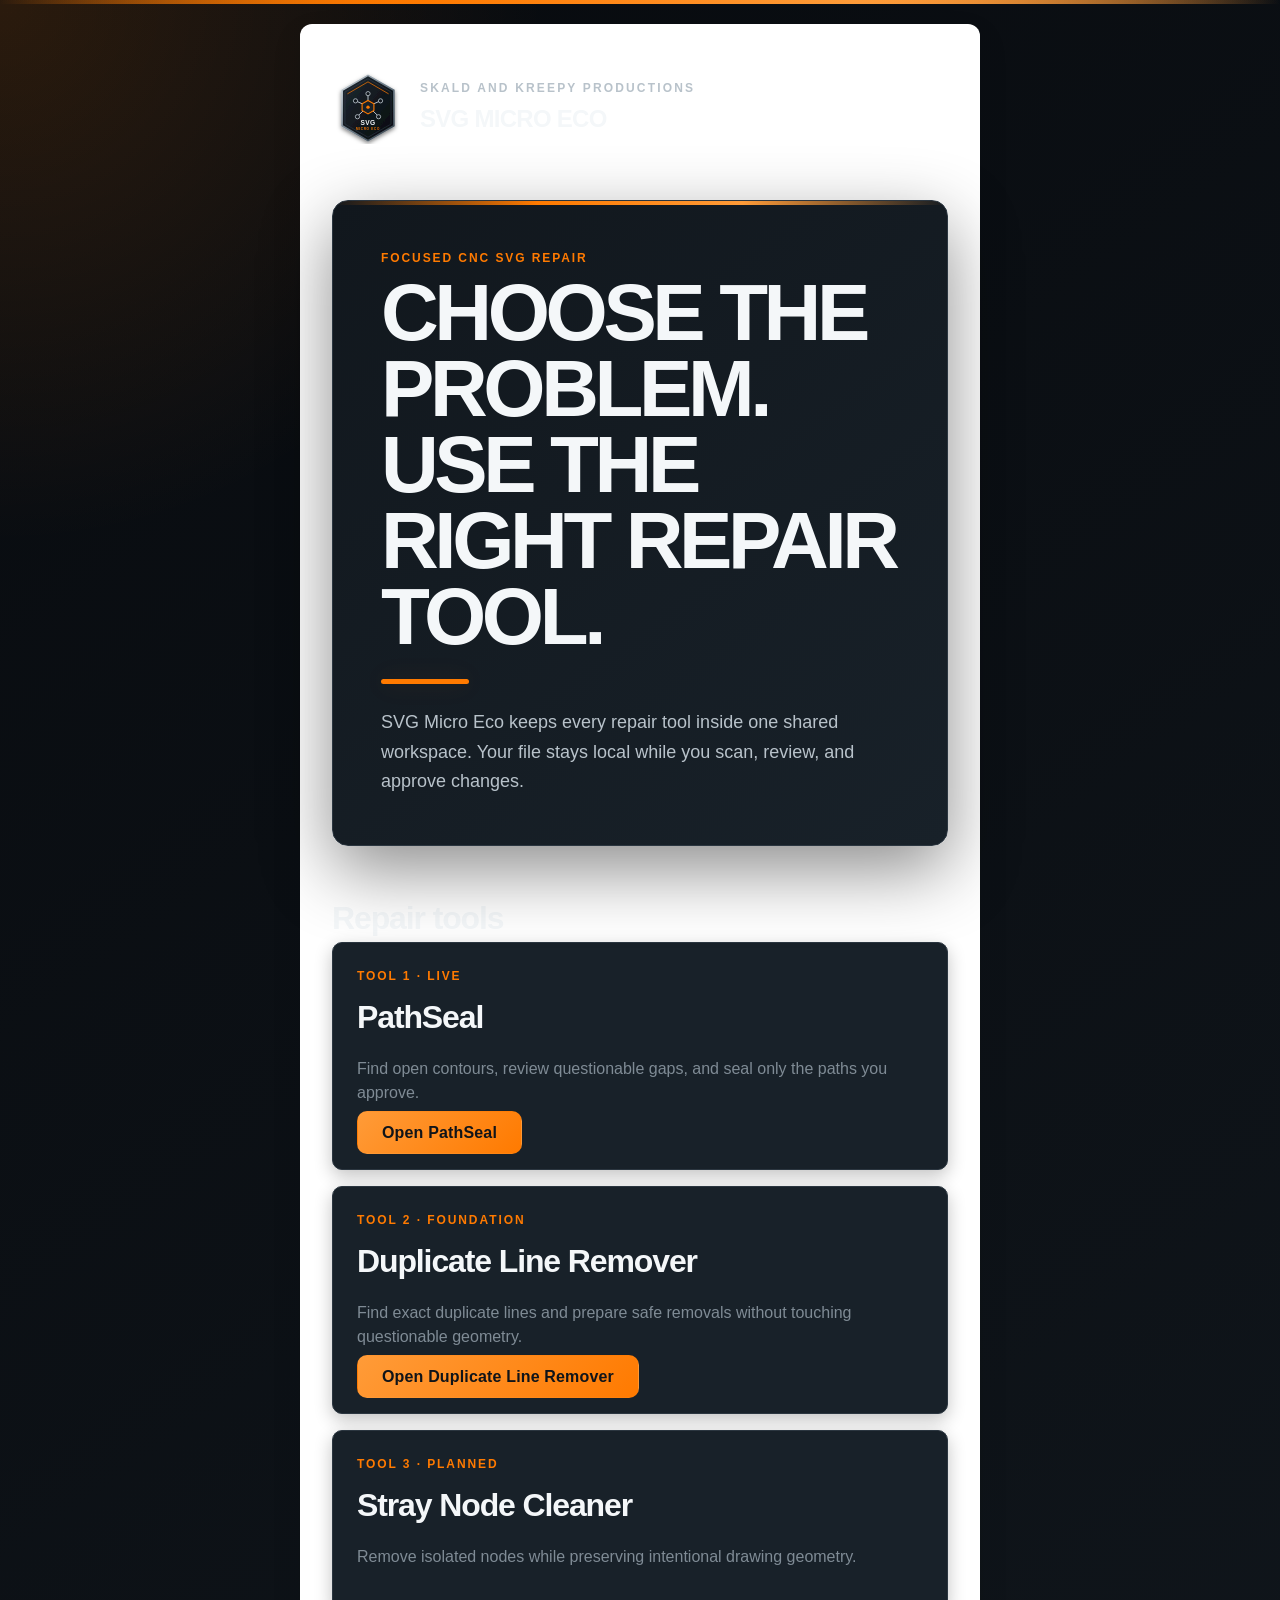
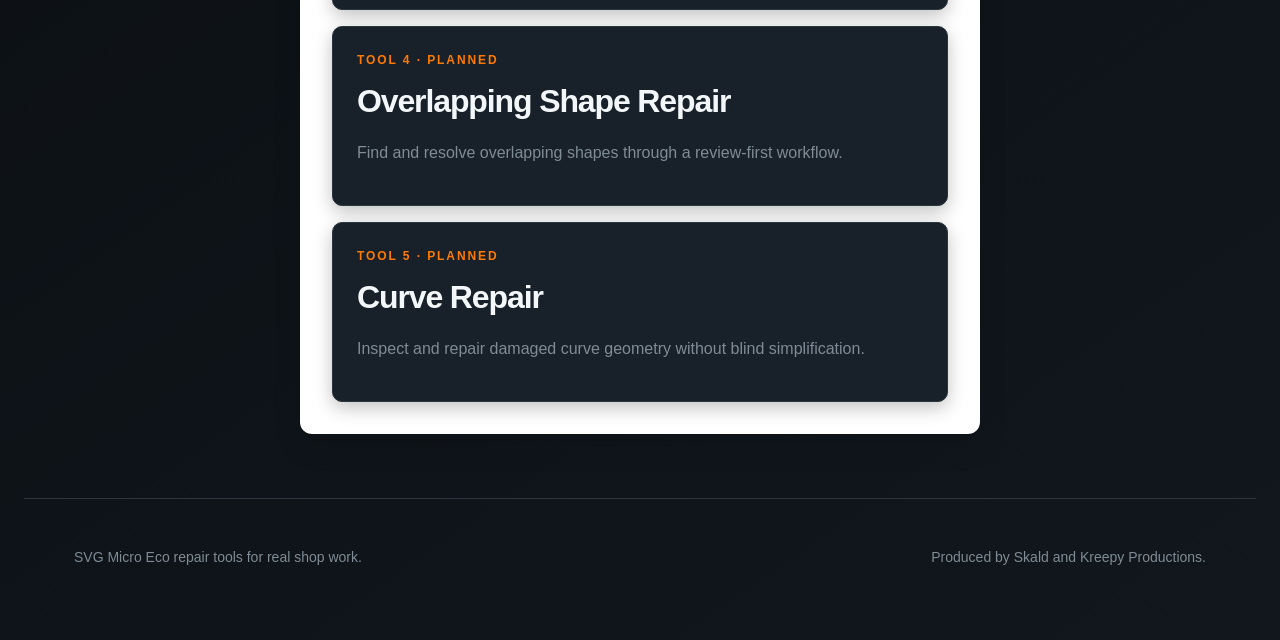
==== index.html @ 1795a063 "Make SVG Micro Eco the tool hub" ====
<!DOCTYPE html>
<html lang="en">
<head>
    <meta charset="UTF-8" />
    <meta name="viewport" content="width=device-width, initial-scale=1.0" />
    <title>SVG Micro Eco | CNC SVG Repair Tools</title>
    <link rel="icon" href="assets/svg-micro-eco-badge.svg" type="image/svg+xml" />
    <link rel="stylesheet" href="styles.css" />
    <link rel="stylesheet" href="design-system/pathseal.css" />
</head>
<body class="eco-page">
    <main class="eco-shell eco-reading-width">
        <header class="eco-header">
            <div class="eco-brand">
                <img class="eco-brand__badge" src="assets/svg-micro-eco-badge.svg" alt="SVG Micro Eco" />
                <div>
                    <p class="eco-brand__family">Skald and Kreepy Productions</p>
                    <p class="eco-brand__tool">SVG Micro Eco</p>
                </div>
            </div>
        </header>

        <section class="eco-panel eco-panel--accent">
            <p class="eco-eyebrow">Focused CNC SVG repair</p>
            <h1 class="eco-title">Choose the problem. Use the right repair tool.</h1>
            <p class="eco-subtitle">
                SVG Micro Eco keeps every repair tool inside one shared workspace.
                Your file stays local while you scan, review, and approve changes.
            </p>
        </section>

        <section class="eco-section">
            <h2 class="eco-heading">Repair tools</h2>
            <div class="eco-grid eco-grid--3">
                <article class="eco-card eco-panel--accent">
                    <p class="eco-eyebrow">Tool 1 · Live</p>
                    <h3 class="eco-heading">PathSeal</h3>
                    <p class="eco-muted">Find open contours, review questionable gaps, and seal only the paths you approve.</p>
                    <a class="eco-button pathseal-repair-button" href="pathseal.html">Open PathSeal</a>
                </article>

                <article class="eco-card eco-panel--accent">
                    <p class="eco-eyebrow">Tool 2 · Foundation</p>
                    <h3 class="eco-heading">Duplicate Line Remover</h3>
                    <p class="eco-muted">Find exact duplicate lines and prepare safe removals without touching questionable geometry.</p>
                    <a class="eco-button pathseal-repair-button" href="duplicate-geometry.html">Open Duplicate Line Remover</a>
                </article>

                <article class="eco-card">
                    <p class="eco-eyebrow">Tool 3 · Planned</p>
                    <h3 class="eco-heading">Stray Node Cleaner</h3>
                    <p class="eco-muted">Remove isolated nodes while preserving intentional drawing geometry.</p>
                </article>

                <article class="eco-card">
                    <p class="eco-eyebrow">Tool 4 · Planned</p>
                    <h3 class="eco-heading">Overlapping Shape Repair</h3>
                    <p class="eco-muted">Find and resolve overlapping shapes through a review-first workflow.</p>
                </article>

                <article class="eco-card">
                    <p class="eco-eyebrow">Tool 5 · Planned</p>
                    <h3 class="eco-heading">Curve Repair</h3>
                    <p class="eco-muted">Inspect and repair damaged curve geometry without blind simplification.</p>
                </article>
            </div>
        </section>
    </main>

    <footer class="eco-footer">
        <div class="eco-shell">
            <p>SVG Micro Eco repair tools for real shop work.</p>
            <p>Produced by Skald and Kreepy Productions.</p>
        </div>
    </footer>
</body>
</html>
---- styles.css ----
* {
    box-sizing: border-box;
}

body {
    margin: 0;
    font-family: Arial, sans-serif;
    background-color: #f4f6f8;
    color: #1f2933;
}

main {
    width: min(720px, calc(100% - 32px));
    margin: 64px auto;
    padding: 32px;
    background-color: white;
    border-radius: 12px;
    box-shadow: 0 12px 30px rgba(0, 0, 0, 0.1);
}

h1 {
    margin-top: 0;
    margin-bottom: 12px;
}

main>p {
    margin-top: 0;
    margin-bottom: 28px;
    line-height: 1.5;
    color: #52606d;
}

section {
    margin-top: 24px;
}

label {
    display: block;
    margin-bottom: 10px;
    font-weight: 700;
}

input[type="file"] {
    width: 100%;
    padding: 14px;
    border: 2px dashed #9aa5b1;
    border-radius: 10px;
    background-color: #f8fafc;
    cursor: pointer;
}

button {
    margin-top: 16px;
    margin-right: 10px;
    padding: 12px 18px;
    border: 0;
    border-radius: 8px;
    font-size: 1rem;
    font-weight: 700;
    cursor: pointer;
}

button:disabled {
    cursor: not-allowed;
    opacity: 0.45;
}

#fix-button {
    background-color: #2563eb;
    color: white;
}

#download-button {
    background-color: #15803d;
    color: white;
}

button:not(:disabled):hover {
    transform: translateY(-1px);
}

#repair-summary {
    display: grid;
    grid-template-columns: repeat(2, 1fr);
    gap: 12px;
    margin: 20px 0 4px;
}

#repair-summary div {
    padding: 14px;
    background-color: #f1f5f9;
    border-radius: 8px;
}

#repair-summary dt {
    color: #52606d;
    font-size: 0.9rem;
}

#repair-summary dd {
    margin: 6px 0 0;
    font-size: 1.5rem;
    font-weight: 700;
}

@media (max-width: 520px) {
    main {
        margin: 24px auto;
        padding: 22px;
    }

    #repair-summary {
        grid-template-columns: 1fr;
    }

    button {
        width: 100%;
        margin-right: 0;
    }
}

#open-paths-card {
    background-color: #e2e8f0;
    box-shadow: 0 4px 0 #94a3b8;
    cursor: pointer;
    transition:
        transform 0.1s ease,
        box-shadow 0.1s ease;
}

#open-paths-card:hover {
    background-color: #cbd5e1;
}

#open-paths-card:active {
    transform: translateY(3px);
    box-shadow: 0 1px 0 #94a3b8;
}

#open-paths-card:focus-visible {
    outline: 3px solid #2563eb;
    outline-offset: 3px;
}

#svg-preview {
    width: 100%;
    height: 420px;
    margin: 18px 0;
    overflow: hidden;
    border: 2px solid #cbd5e1;
    border-radius: 10px;
    background-color: white;
    touch-action: none;
    user-select: none;
}

#svg-preview .preview-svg {
    display: block;
    width: 100%;
    height: 100%;
}

#svg-preview .preview-svg :is(path,
    line,
    polyline,
    polygon,
    circle,
    ellipse,
    rect) {
    vector-effect: non-scaling-stroke !important;
    stroke-width: 1.5px !important;
}

#svg-preview .review-selected {
    stroke: #f59e0b !important;
    stroke-width: 3px !important;
}

#svg-preview .gap-bridge {
    stroke: #f59e0b !important;
    stroke-width: 2.5px !important;
    stroke-dasharray: 7 5;
    vector-effect: non-scaling-stroke;
    pointer-events: none;
}

.preview-controls {
    display: grid;
    grid-template-columns: 56px minmax(120px, 1fr) 56px;
    gap: 10px;
    max-width: 320px;
    margin: -6px auto 20px;
}

.preview-control-button,
.preview-fit-button {
    min-height: 52px;
    border: 2px solid #94a3b8;
    border-radius: 10px;
    background: #f8fafc;
    color: #0f172a;
    font-weight: 800;
}

.preview-control-button {
    padding: 0;
    font-size: 2rem;
    line-height: 1;
}

.preview-fit-button {
    font-size: 1rem;
}

.preview-control-button:active,
.preview-fit-button:active {
    transform: translateY(2px);
    background: #e2e8f0;
}
---- design-system/pathseal.css ----
@import url("./base.css");

/* ========================================
   PATHSEAL TOOL IDENTITY
   ======================================== */

:root {
    --tool-accent: #ff7a00;
    --tool-accent-bright: #ff9b38;
    --tool-accent-dark: #b84e00;
    --tool-accent-soft: rgba(255, 122, 0, 0.14);
}

/* Proposed and selected closures */

#svg-preview .review-selected {
    stroke: var(--tool-accent) !important;
    stroke-width: 3px !important;
    filter: drop-shadow(0 0 3px rgba(255, 122, 0, 0.75));
}

#svg-preview .gap-bridge {
    stroke: var(--tool-accent) !important;
    stroke-width: 2.5px !important;
    stroke-dasharray: 7 5;
    vector-effect: non-scaling-stroke;
    pointer-events: none;
}

/* PathSeal repair action */

.pathseal-repair-button {
    color: var(--text-on-accent);
    background:
        linear-gradient(135deg,
            var(--tool-accent-bright),
            var(--tool-accent));
}

/* PathSeal badge treatment */

.pathseal-badge {
    filter:
        drop-shadow(0 12px 20px rgba(0, 0, 0, 0.45)) drop-shadow(0 0 12px var(--tool-accent-soft));
}

/* Bridge the original MVP dashboard into the shared chassis */

#repair-summary>div {
    padding: var(--space-4);
    color: var(--text-primary);
    background: var(--surface-raised);
    border: 1px solid var(--border-subtle);
    border-radius: var(--radius-md);
}

#repair-summary>div>div {
    padding: var(--space-4) 0 0;
    background: transparent;
    border: 0;
}

#repair-summary dt {
    color: var(--text-muted);
}

#repair-summary dd {
    color: var(--text-primary);
}

#open-paths-card {
    background:
        linear-gradient(145deg,
            var(--tool-accent-soft),
            var(--surface-raised)) !important;
    border-color: var(--tool-accent) !important;
    box-shadow: var(--shadow-accent);
}

.pathseal-hero-title {
    max-width: 900px;
    font-size: clamp(2rem, 4vw, 3.75rem);
    line-height: 1.05;
}

/* PathSeal landing and sales section */

.pathseal-sales {
    padding: var(--space-8) var(--space-5);
    background:
        linear-gradient(180deg,
            var(--surface-page) 0%,
            var(--surface-raised) 100%);
    border-top: 1px solid var(--border-subtle);
}

.pathseal-sales .eco-reading-width {
    max-width: 1100px;
}

.pathseal-sales .eco-title {
    max-width: 820px;
    font-size: clamp(2.35rem, 5vw, 4.5rem);
    line-height: 1.02;
}

.pathseal-benefits {
    grid-template-columns: repeat(3, minmax(0, 1fr));
    margin-top: var(--space-7);
}

.pathseal-benefits .eco-card {
    height: 100%;
}

.pathseal-benefits .eco-heading {
    margin-top: 0;
    color: var(--text-primary);
}

.pathseal-offer {
    display: flex;
    gap: var(--space-6);
    align-items: center;
    justify-content: space-between;
    margin-top: var(--space-8);
    padding: var(--space-7);
}

.pathseal-offer .eco-button {
    flex: 0 0 auto;
    margin: 0;
    text-decoration: none;
}

.eco-footer .eco-shell {
    display: flex;
    gap: var(--space-4);
    justify-content: space-between;
    padding: var(--space-5);
}

.eco-footer p {
    margin: 0;
}

@media (max-width: 720px) {

    .pathseal-offer,
    .eco-footer .eco-shell {
        align-items: stretch;
        flex-direction: column;

        .pathseal-benefits {
            grid-template-columns: 1fr;
        }
    }

    .pathseal-offer .eco-button {
        width: 100%;
        text-align: center;
    }
}

.pathseal-price {
    display: flex;
    gap: var(--space-2);
    align-items: baseline;
    margin: var(--space-4) 0;
}

.pathseal-price__amount {
    color: var(--text-primary);
    font-size: clamp(2.25rem, 5vw, 3.75rem);
    font-weight: 850;
    line-height: 1;
}

.pathseal-price__period {
    color: var(--text-muted);
    font-size: var(--text-lg);
    font-weight: 650;
}
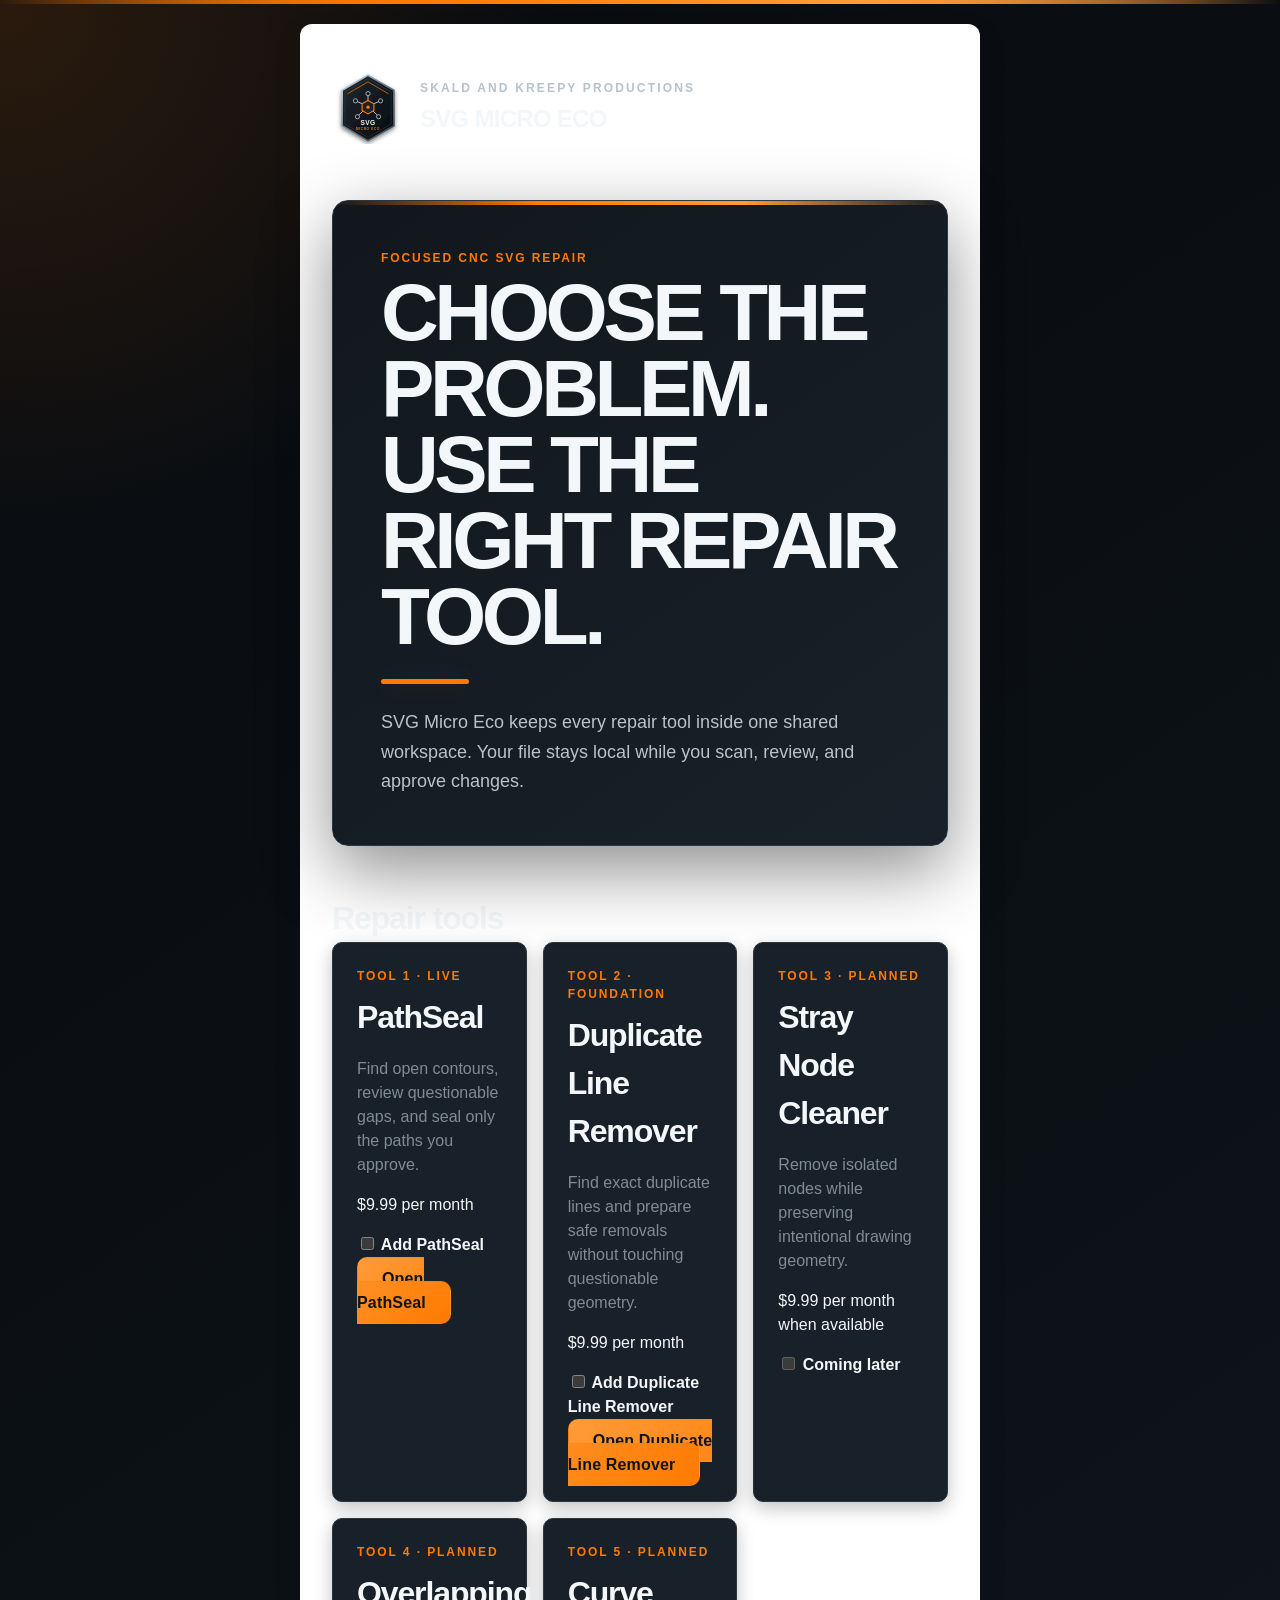
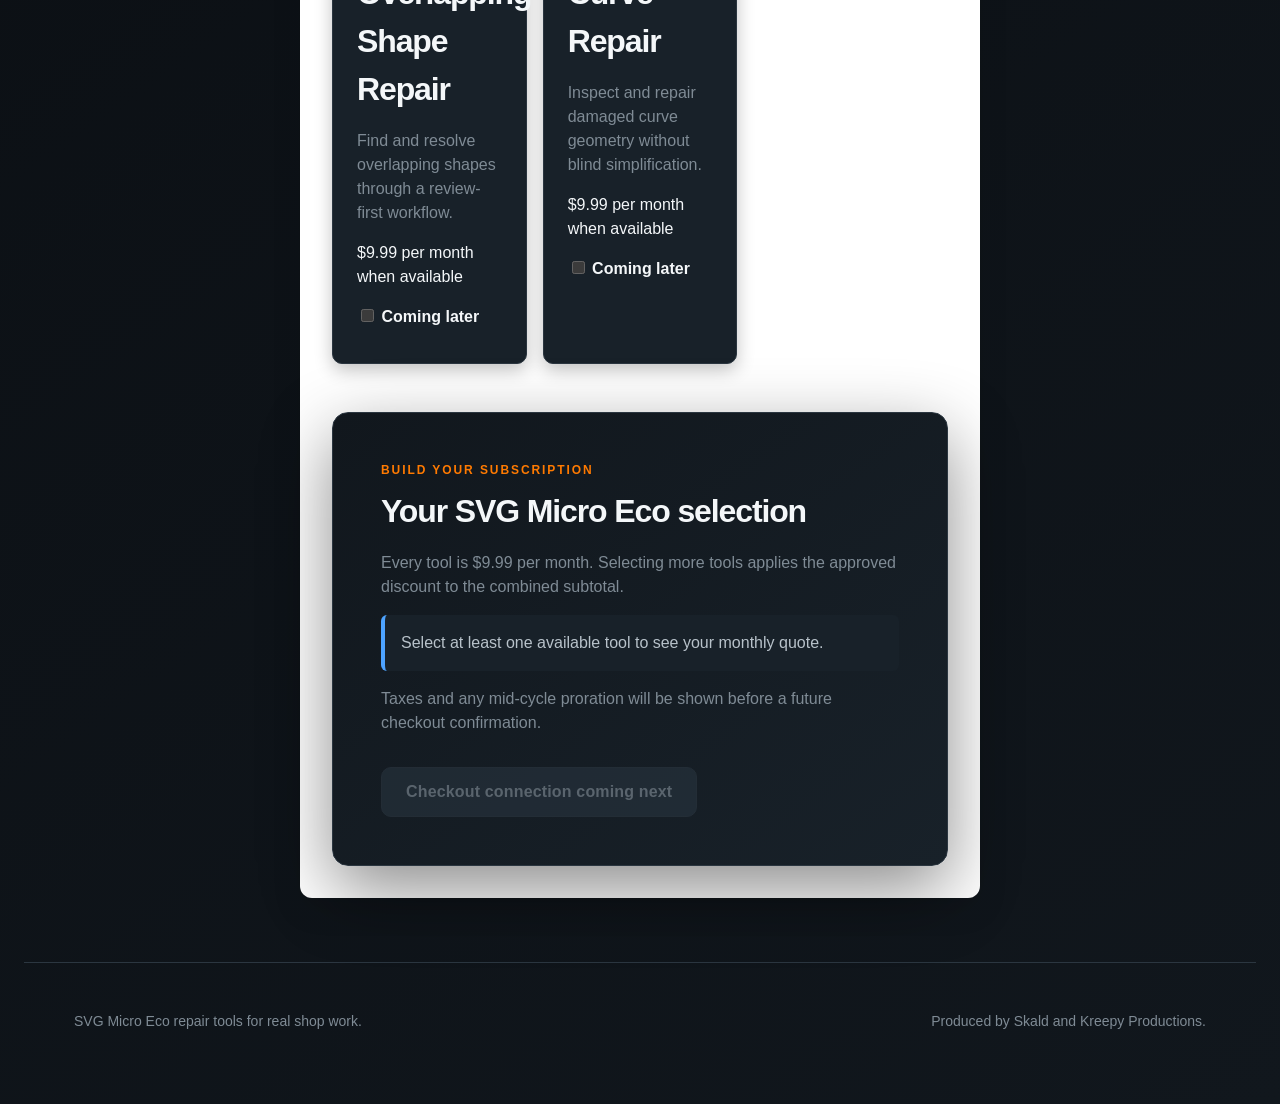
==== commit 1cf9d280: "Add SVG subscription selector and live quotes" ====
--- a/index.html
+++ b/index.html
@@ -7,6 +7,7 @@
     <link rel="icon" href="assets/svg-micro-eco-badge.svg" type="image/svg+xml" />
     <link rel="stylesheet" href="styles.css" />
     <link rel="stylesheet" href="design-system/pathseal.css" />
+    <link rel="stylesheet" href="design-system/ecosystem.css" />
 </head>
 <body class="eco-page">
     <main class="eco-shell eco-reading-width">
@@ -31,11 +32,16 @@
 
         <section class="eco-section">
             <h2 class="eco-heading">Repair tools</h2>
-            <div class="eco-grid eco-grid--3">
+            <div class="eco-grid eco-grid--three">
                 <article class="eco-card eco-panel--accent">
                     <p class="eco-eyebrow">Tool 1 · Live</p>
                     <h3 class="eco-heading">PathSeal</h3>
                     <p class="eco-muted">Find open contours, review questionable gaps, and seal only the paths you approve.</p>
+                    <p class="ecosystem-tool-price">$9.99 <span>per month</span></p>
+                    <label class="ecosystem-tool-choice" for="select-pathseal">
+                        <input id="select-pathseal" type="checkbox" value="pathseal" />
+                        Add PathSeal
+                    </label>
                     <a class="eco-button pathseal-repair-button" href="pathseal.html">Open PathSeal</a>
                 </article>
 
@@ -43,6 +49,11 @@
                     <p class="eco-eyebrow">Tool 2 · Foundation</p>
                     <h3 class="eco-heading">Duplicate Line Remover</h3>
                     <p class="eco-muted">Find exact duplicate lines and prepare safe removals without touching questionable geometry.</p>
+                    <p class="ecosystem-tool-price">$9.99 <span>per month</span></p>
+                    <label class="ecosystem-tool-choice" for="select-duplicate-geometry">
+                        <input id="select-duplicate-geometry" type="checkbox" value="duplicate_geometry" />
+                        Add Duplicate Line Remover
+                    </label>
                     <a class="eco-button pathseal-repair-button" href="duplicate-geometry.html">Open Duplicate Line Remover</a>
                 </article>
 
@@ -50,20 +61,53 @@
                     <p class="eco-eyebrow">Tool 3 · Planned</p>
                     <h3 class="eco-heading">Stray Node Cleaner</h3>
                     <p class="eco-muted">Remove isolated nodes while preserving intentional drawing geometry.</p>
+                    <p class="ecosystem-tool-price">$9.99 <span>per month when available</span></p>
+                    <label class="ecosystem-tool-choice ecosystem-tool-choice--disabled">
+                        <input type="checkbox" disabled /> Coming later
+                    </label>
                 </article>
 
                 <article class="eco-card">
                     <p class="eco-eyebrow">Tool 4 · Planned</p>
                     <h3 class="eco-heading">Overlapping Shape Repair</h3>
                     <p class="eco-muted">Find and resolve overlapping shapes through a review-first workflow.</p>
+                    <p class="ecosystem-tool-price">$9.99 <span>per month when available</span></p>
+                    <label class="ecosystem-tool-choice ecosystem-tool-choice--disabled">
+                        <input type="checkbox" disabled /> Coming later
+                    </label>
                 </article>
 
                 <article class="eco-card">
                     <p class="eco-eyebrow">Tool 5 · Planned</p>
                     <h3 class="eco-heading">Curve Repair</h3>
                     <p class="eco-muted">Inspect and repair damaged curve geometry without blind simplification.</p>
+                    <p class="ecosystem-tool-price">$9.99 <span>per month when available</span></p>
+                    <label class="ecosystem-tool-choice ecosystem-tool-choice--disabled">
+                        <input type="checkbox" disabled /> Coming later
+                    </label>
                 </article>
             </div>
+        </section>
+
+        <section class="eco-section eco-panel ecosystem-quote" aria-labelledby="subscription-heading">
+            <p class="eco-eyebrow">Build your subscription</p>
+            <h2 id="subscription-heading" class="eco-heading">Your SVG Micro Eco selection</h2>
+            <p class="eco-muted">
+                Every tool is $9.99 per month. Selecting more tools applies the
+                approved discount to the combined subtotal.
+            </p>
+            <p id="subscription-status" class="eco-status" aria-live="polite">
+                Select at least one available tool to see your monthly quote.
+            </p>
+            <dl id="subscription-quote" class="ecosystem-quote-grid" hidden>
+                <div><dt>Tools selected</dt><dd id="quote-tool-count">0</dd></div>
+                <div><dt>Subtotal</dt><dd id="quote-subtotal">$0.00</dd></div>
+                <div><dt>Multi-tool discount</dt><dd id="quote-discount">$0.00</dd></div>
+                <div><dt>Monthly total before tax</dt><dd id="quote-total">$0.00</dd></div>
+            </dl>
+            <ul id="quote-line-items" class="ecosystem-line-items"></ul>
+            <p class="eco-muted">Taxes and any mid-cycle proration will be shown before a future checkout confirmation.</p>
+            <button class="eco-button" type="button" disabled>Checkout connection coming next</button>
         </section>
     </main>
 
@@ -73,5 +117,6 @@
             <p>Produced by Skald and Kreepy Productions.</p>
         </div>
     </footer>
+    <script type="module" src="ecosystem.js?v=selector-20260820"></script>
 </body>
 </html>
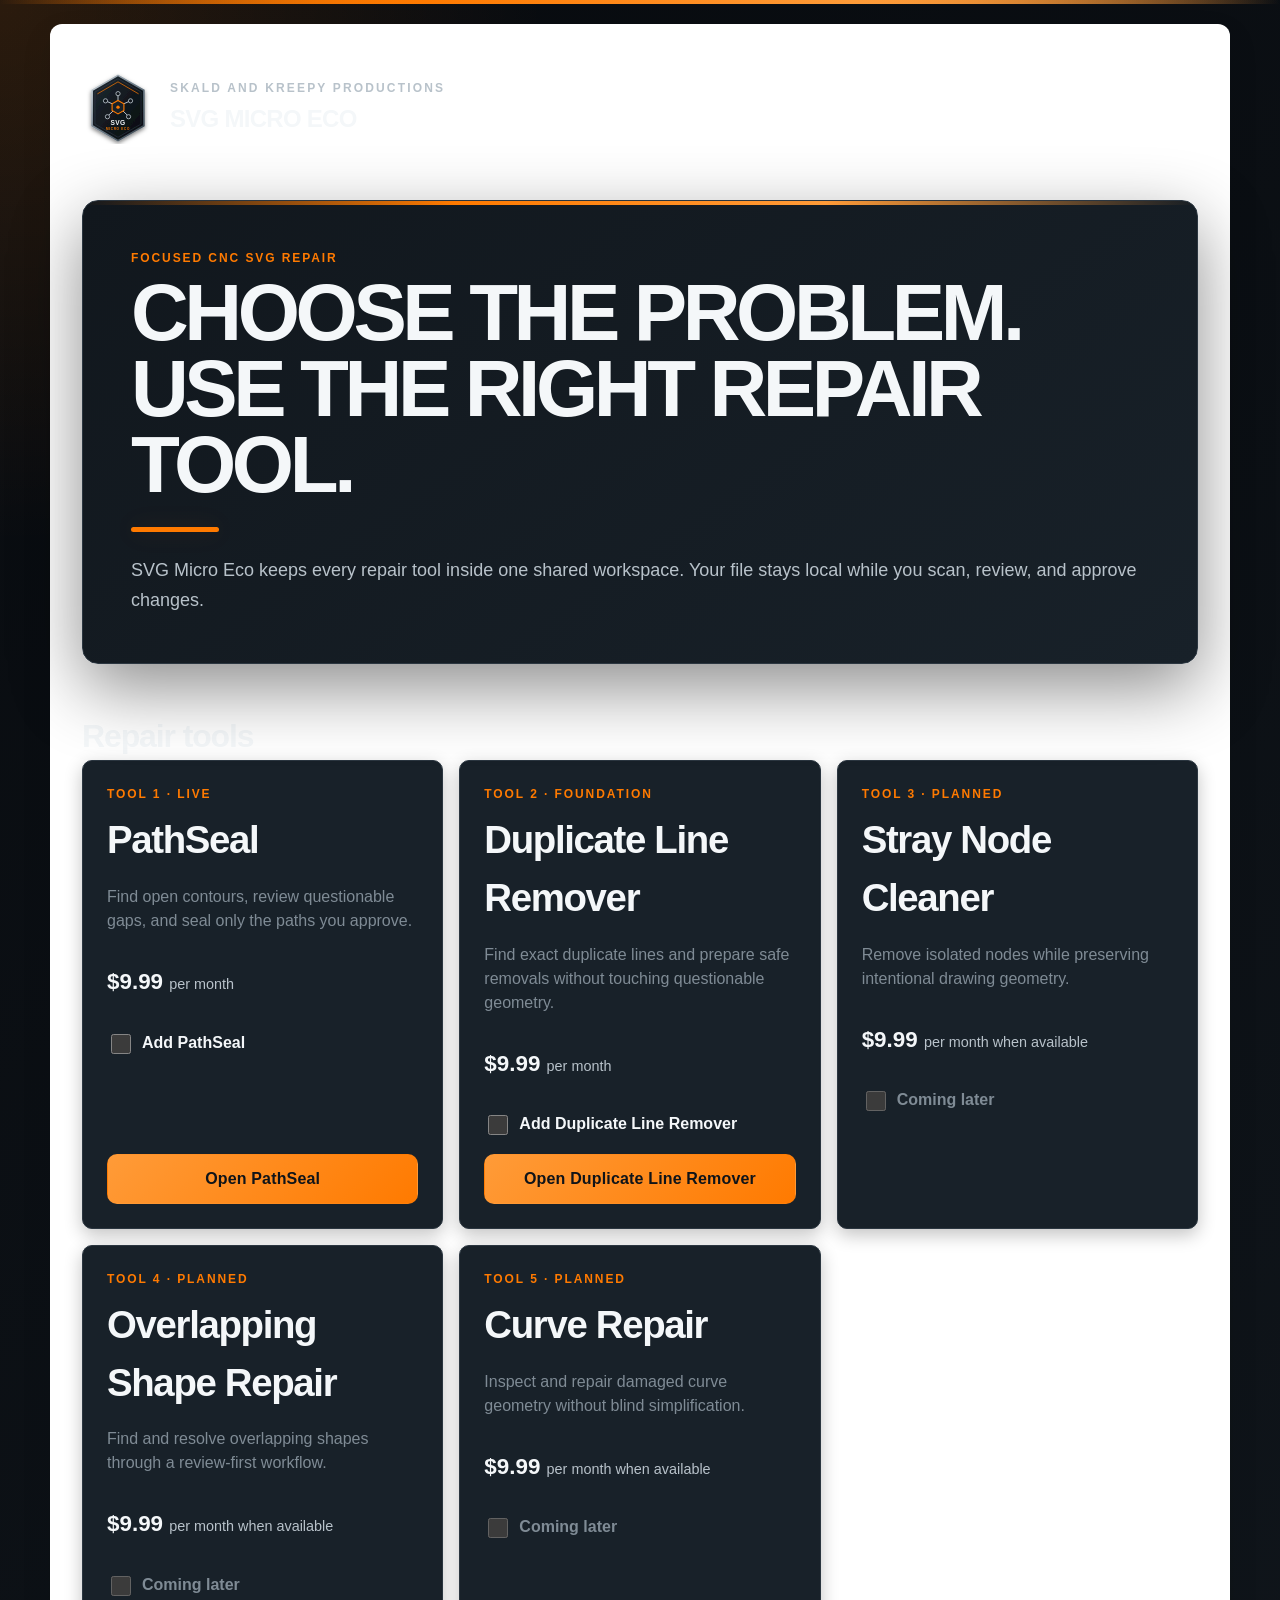
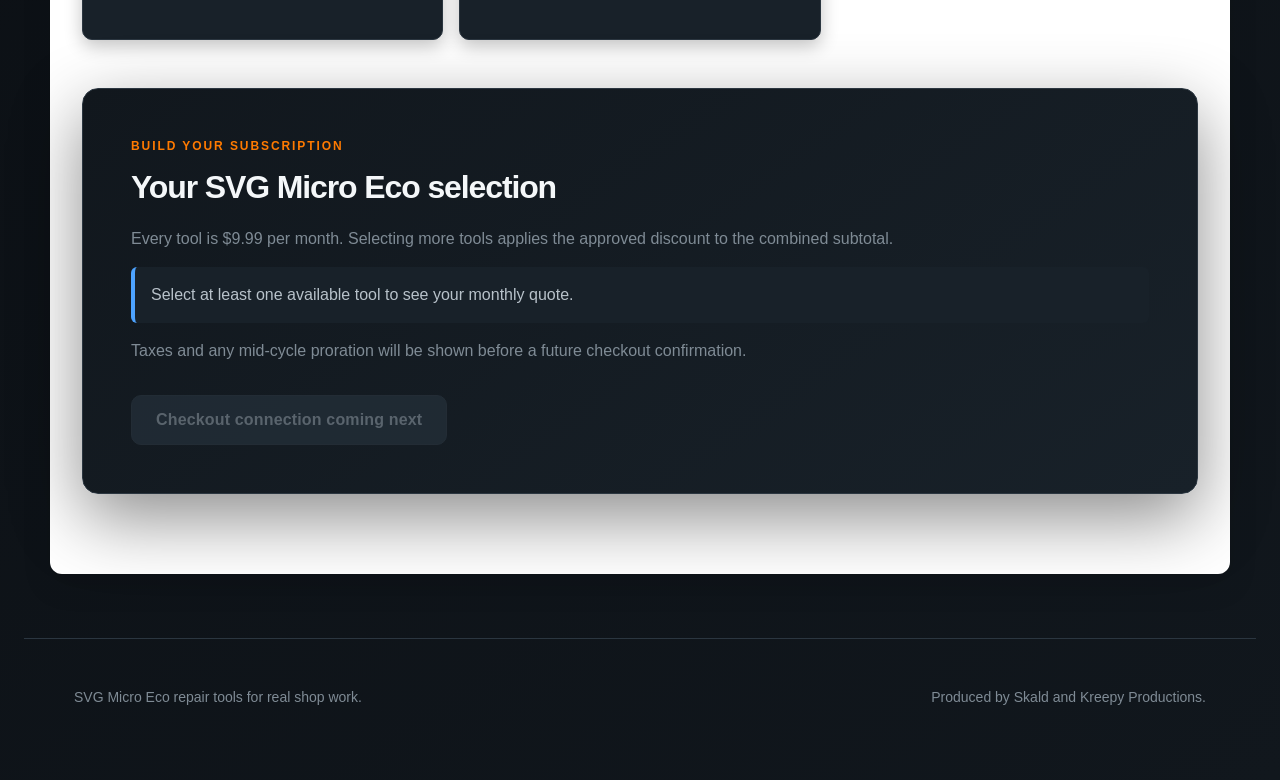
==== commit 297be94f: "Fix SVG ecosystem card overflow" ====
--- a/index.html
+++ b/index.html
@@ -10,7 +10,7 @@
     <link rel="stylesheet" href="design-system/ecosystem.css" />
 </head>
 <body class="eco-page">
-    <main class="eco-shell eco-reading-width">
+    <main class="eco-shell ecosystem-shell">
         <header class="eco-header">
             <div class="eco-brand">
                 <img class="eco-brand__badge" src="assets/svg-micro-eco-badge.svg" alt="SVG Micro Eco" />
@@ -32,7 +32,7 @@
 
         <section class="eco-section">
             <h2 class="eco-heading">Repair tools</h2>
-            <div class="eco-grid eco-grid--three">
+            <div class="eco-grid eco-grid--three ecosystem-tool-grid">
                 <article class="eco-card eco-panel--accent">
                     <p class="eco-eyebrow">Tool 1 · Live</p>
                     <h3 class="eco-heading">PathSeal</h3>
--- a/design-system/ecosystem.css
+++ b/design-system/ecosystem.css
@@ -0,0 +1,108 @@
+.ecosystem-shell {
+    max-width: 1180px;
+}
+
+.ecosystem-tool-grid .eco-card {
+    display: flex;
+    min-width: 0;
+    flex-direction: column;
+}
+
+.ecosystem-tool-grid .eco-heading,
+.ecosystem-tool-grid .eco-muted,
+.ecosystem-tool-choice {
+    overflow-wrap: anywhere;
+}
+
+.ecosystem-tool-grid .eco-heading {
+    font-size: clamp(1.75rem, 3vw, 2.5rem);
+}
+
+.ecosystem-tool-grid .eco-button {
+    display: flex;
+    width: 100%;
+    align-items: center;
+    justify-content: center;
+    margin-top: auto;
+    text-align: center;
+    white-space: normal;
+}
+
+.ecosystem-tool-price {
+    margin: var(--space-4) 0;
+    color: var(--text-primary);
+    font-size: 1.4rem;
+    font-weight: 800;
+}
+
+.ecosystem-tool-price span {
+    color: var(--text-secondary);
+    font-size: 0.9rem;
+    font-weight: 500;
+}
+
+.ecosystem-tool-choice {
+    display: flex;
+    gap: var(--space-2);
+    align-items: flex-start;
+    margin: var(--space-4) 0;
+    color: var(--text-primary);
+    font-weight: 700;
+}
+
+.ecosystem-tool-choice input {
+    flex: 0 0 auto;
+    width: 20px;
+    height: 20px;
+}
+
+.ecosystem-tool-choice--disabled {
+    color: var(--text-muted);
+}
+
+.ecosystem-quote {
+    margin-bottom: var(--space-7);
+}
+
+.ecosystem-quote-grid {
+    display: grid;
+    grid-template-columns: repeat(4, minmax(0, 1fr));
+    gap: var(--space-3);
+    margin: var(--space-5) 0;
+}
+
+.ecosystem-quote-grid div {
+    padding: var(--space-4);
+    background: var(--surface-raised);
+    border: 1px solid var(--border-subtle);
+    border-radius: var(--radius-md);
+}
+
+.ecosystem-quote-grid dt {
+    color: var(--text-secondary);
+    font-size: 0.85rem;
+}
+
+.ecosystem-quote-grid dd {
+    margin: var(--space-2) 0 0;
+    color: var(--text-primary);
+    font-size: 1.25rem;
+    font-weight: 800;
+}
+
+.ecosystem-line-items {
+    margin: 0 0 var(--space-4);
+    color: var(--text-secondary);
+}
+
+@media (max-width: 820px) {
+    .ecosystem-quote-grid {
+        grid-template-columns: repeat(2, minmax(0, 1fr));
+    }
+}
+
+@media (max-width: 560px) {
+    .ecosystem-quote-grid {
+        grid-template-columns: 1fr;
+    }
+}
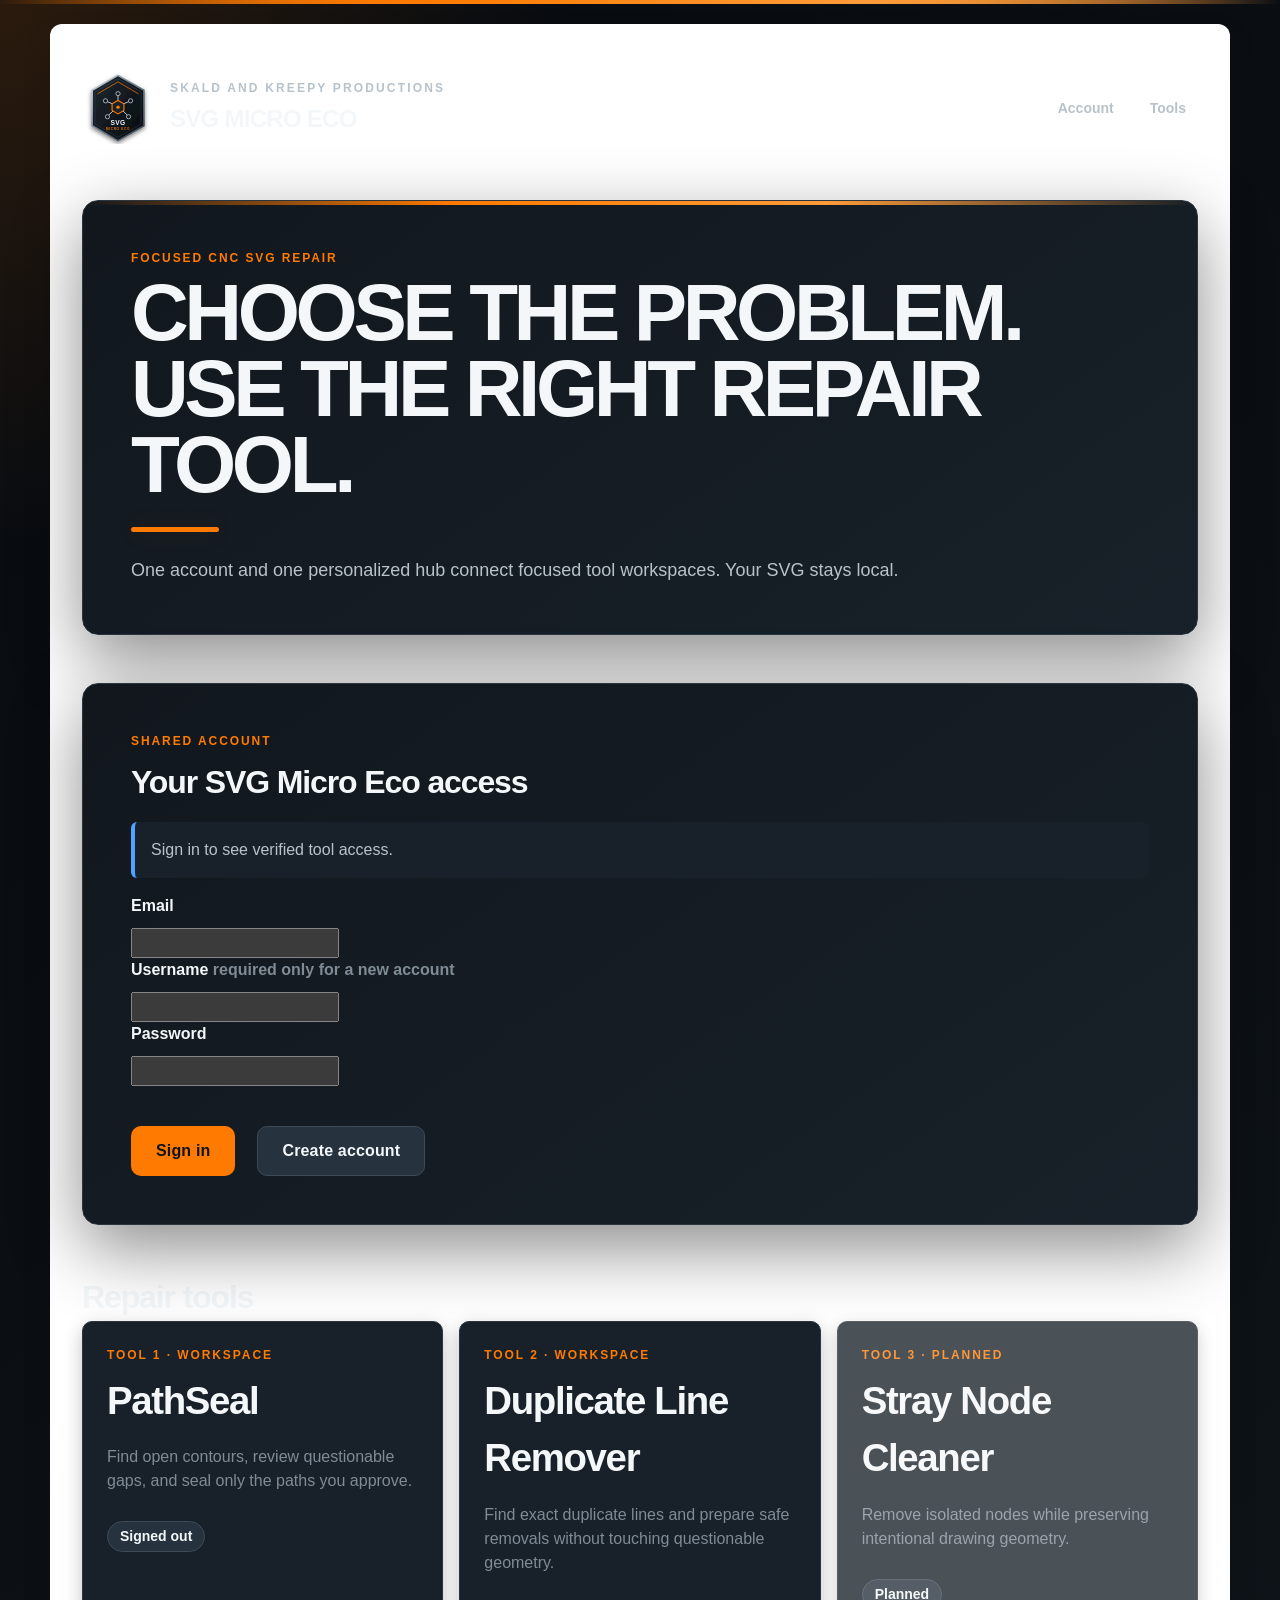
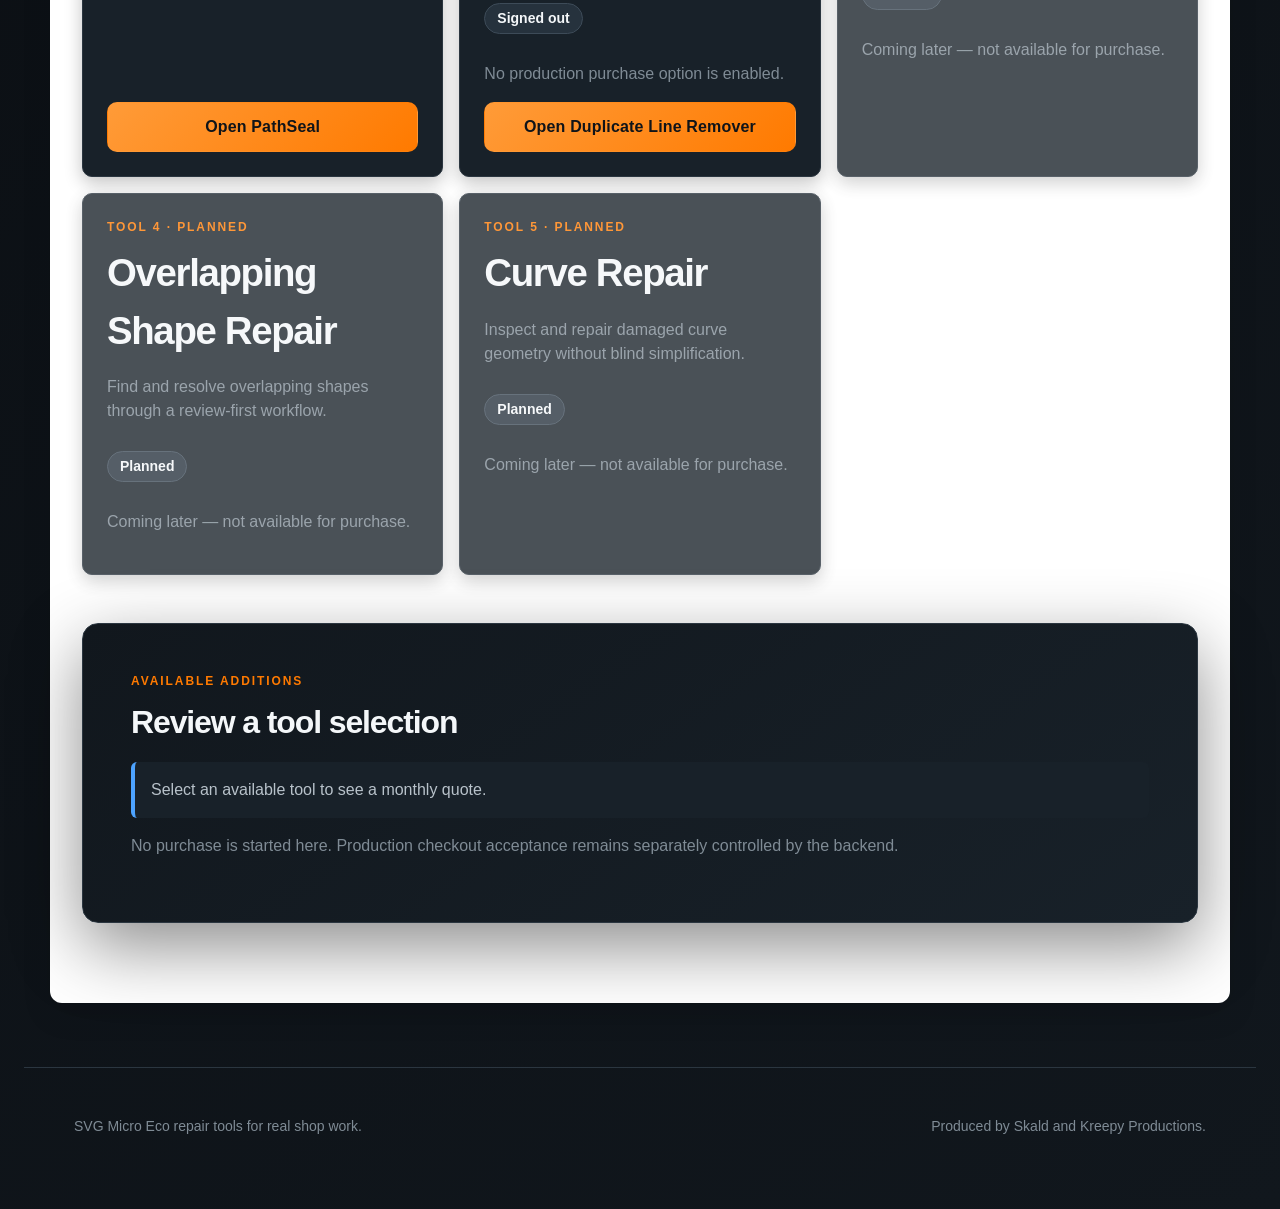
==== commit 8254e4a6: "Add shared SVG customer access foundation" ====
--- a/index.html
+++ b/index.html
@@ -1,122 +1,23 @@
 <!DOCTYPE html>
 <html lang="en">
 <head>
-    <meta charset="UTF-8" />
-    <meta name="viewport" content="width=device-width, initial-scale=1.0" />
+    <meta charset="UTF-8" /><meta name="viewport" content="width=device-width, initial-scale=1.0" />
     <title>SVG Micro Eco | CNC SVG Repair Tools</title>
     <link rel="icon" href="assets/svg-micro-eco-badge.svg" type="image/svg+xml" />
-    <link rel="stylesheet" href="styles.css" />
-    <link rel="stylesheet" href="design-system/pathseal.css" />
-    <link rel="stylesheet" href="design-system/ecosystem.css" />
+    <link rel="stylesheet" href="styles.css" /><link rel="stylesheet" href="design-system/pathseal.css" /><link rel="stylesheet" href="design-system/ecosystem.css" />
 </head>
 <body class="eco-page">
-    <main class="eco-shell ecosystem-shell">
-        <header class="eco-header">
-            <div class="eco-brand">
-                <img class="eco-brand__badge" src="assets/svg-micro-eco-badge.svg" alt="SVG Micro Eco" />
-                <div>
-                    <p class="eco-brand__family">Skald and Kreepy Productions</p>
-                    <p class="eco-brand__tool">SVG Micro Eco</p>
-                </div>
-            </div>
-        </header>
-
-        <section class="eco-panel eco-panel--accent">
-            <p class="eco-eyebrow">Focused CNC SVG repair</p>
-            <h1 class="eco-title">Choose the problem. Use the right repair tool.</h1>
-            <p class="eco-subtitle">
-                SVG Micro Eco keeps every repair tool inside one shared workspace.
-                Your file stays local while you scan, review, and approve changes.
-            </p>
-        </section>
-
-        <section class="eco-section">
-            <h2 class="eco-heading">Repair tools</h2>
-            <div class="eco-grid eco-grid--three ecosystem-tool-grid">
-                <article class="eco-card eco-panel--accent">
-                    <p class="eco-eyebrow">Tool 1 · Live</p>
-                    <h3 class="eco-heading">PathSeal</h3>
-                    <p class="eco-muted">Find open contours, review questionable gaps, and seal only the paths you approve.</p>
-                    <p class="ecosystem-tool-price">$9.99 <span>per month</span></p>
-                    <label class="ecosystem-tool-choice" for="select-pathseal">
-                        <input id="select-pathseal" type="checkbox" value="pathseal" />
-                        Add PathSeal
-                    </label>
-                    <a class="eco-button pathseal-repair-button" href="pathseal.html">Open PathSeal</a>
-                </article>
-
-                <article class="eco-card eco-panel--accent">
-                    <p class="eco-eyebrow">Tool 2 · Foundation</p>
-                    <h3 class="eco-heading">Duplicate Line Remover</h3>
-                    <p class="eco-muted">Find exact duplicate lines and prepare safe removals without touching questionable geometry.</p>
-                    <p class="ecosystem-tool-price">$9.99 <span>per month</span></p>
-                    <label class="ecosystem-tool-choice" for="select-duplicate-geometry">
-                        <input id="select-duplicate-geometry" type="checkbox" value="duplicate_geometry" />
-                        Add Duplicate Line Remover
-                    </label>
-                    <a class="eco-button pathseal-repair-button" href="duplicate-geometry.html">Open Duplicate Line Remover</a>
-                </article>
-
-                <article class="eco-card">
-                    <p class="eco-eyebrow">Tool 3 · Planned</p>
-                    <h3 class="eco-heading">Stray Node Cleaner</h3>
-                    <p class="eco-muted">Remove isolated nodes while preserving intentional drawing geometry.</p>
-                    <p class="ecosystem-tool-price">$9.99 <span>per month when available</span></p>
-                    <label class="ecosystem-tool-choice ecosystem-tool-choice--disabled">
-                        <input type="checkbox" disabled /> Coming later
-                    </label>
-                </article>
-
-                <article class="eco-card">
-                    <p class="eco-eyebrow">Tool 4 · Planned</p>
-                    <h3 class="eco-heading">Overlapping Shape Repair</h3>
-                    <p class="eco-muted">Find and resolve overlapping shapes through a review-first workflow.</p>
-                    <p class="ecosystem-tool-price">$9.99 <span>per month when available</span></p>
-                    <label class="ecosystem-tool-choice ecosystem-tool-choice--disabled">
-                        <input type="checkbox" disabled /> Coming later
-                    </label>
-                </article>
-
-                <article class="eco-card">
-                    <p class="eco-eyebrow">Tool 5 · Planned</p>
-                    <h3 class="eco-heading">Curve Repair</h3>
-                    <p class="eco-muted">Inspect and repair damaged curve geometry without blind simplification.</p>
-                    <p class="ecosystem-tool-price">$9.99 <span>per month when available</span></p>
-                    <label class="ecosystem-tool-choice ecosystem-tool-choice--disabled">
-                        <input type="checkbox" disabled /> Coming later
-                    </label>
-                </article>
-            </div>
-        </section>
-
-        <section class="eco-section eco-panel ecosystem-quote" aria-labelledby="subscription-heading">
-            <p class="eco-eyebrow">Build your subscription</p>
-            <h2 id="subscription-heading" class="eco-heading">Your SVG Micro Eco selection</h2>
-            <p class="eco-muted">
-                Every tool is $9.99 per month. Selecting more tools applies the
-                approved discount to the combined subtotal.
-            </p>
-            <p id="subscription-status" class="eco-status" aria-live="polite">
-                Select at least one available tool to see your monthly quote.
-            </p>
-            <dl id="subscription-quote" class="ecosystem-quote-grid" hidden>
-                <div><dt>Tools selected</dt><dd id="quote-tool-count">0</dd></div>
-                <div><dt>Subtotal</dt><dd id="quote-subtotal">$0.00</dd></div>
-                <div><dt>Multi-tool discount</dt><dd id="quote-discount">$0.00</dd></div>
-                <div><dt>Monthly total before tax</dt><dd id="quote-total">$0.00</dd></div>
-            </dl>
-            <ul id="quote-line-items" class="ecosystem-line-items"></ul>
-            <p class="eco-muted">Taxes and any mid-cycle proration will be shown before a future checkout confirmation.</p>
-            <button class="eco-button" type="button" disabled>Checkout connection coming next</button>
-        </section>
-    </main>
-
-    <footer class="eco-footer">
-        <div class="eco-shell">
-            <p>SVG Micro Eco repair tools for real shop work.</p>
-            <p>Produced by Skald and Kreepy Productions.</p>
-        </div>
-    </footer>
-    <script type="module" src="ecosystem.js?v=selector-20260820"></script>
-</body>
-</html>
+<main class="eco-shell ecosystem-shell">
+    <header class="eco-header"><div class="eco-brand"><img class="eco-brand__badge" src="assets/svg-micro-eco-badge.svg" alt="SVG Micro Eco" /><div><p class="eco-brand__family">Skald and Kreepy Productions</p><p class="eco-brand__tool">SVG Micro Eco</p></div></div><nav class="eco-nav" aria-label="Hub navigation"><a href="#account">Account</a><a href="#tools">Tools</a></nav></header>
+    <section class="eco-panel eco-panel--accent"><p class="eco-eyebrow">Focused CNC SVG repair</p><h1 class="eco-title">Choose the problem. Use the right repair tool.</h1><p class="eco-subtitle">One account and one personalized hub connect focused tool workspaces. Your SVG stays local.</p></section>
+    <section id="account" class="eco-section eco-panel" aria-labelledby="account-heading">
+        <p class="eco-eyebrow">Shared account</p><h2 id="account-heading" class="eco-heading">Your SVG Micro Eco access</h2><p id="hub-account-status" class="eco-status" aria-live="polite">Checking account status…</p>
+        <div id="hub-account-fields"><label for="hub-email">Email</label><input id="hub-email" type="email" autocomplete="email" /><label for="hub-username">Username <span class="eco-muted">required only for a new account</span></label><input id="hub-username" type="text" autocomplete="username" /><label for="hub-password">Password</label><input id="hub-password" type="password" autocomplete="current-password" /><div class="eco-actions"><button id="hub-login" class="eco-button" type="button">Sign in</button><button id="hub-register" class="eco-button eco-button--secondary" type="button">Create account</button></div></div>
+        <div id="hub-account-session" hidden><p>Signed in as <strong id="hub-account-name"></strong></p><div class="eco-actions"><button id="hub-logout" class="eco-button eco-button--secondary" type="button">Log out</button></div><p class="eco-muted">Subscription management is not linked until a verified destination is available.</p></div>
+    </section>
+    <section id="tools" class="eco-section"><h2 class="eco-heading">Repair tools</h2><div id="tool-cards" class="eco-grid eco-grid--three ecosystem-tool-grid"></div></section>
+    <section class="eco-section eco-panel ecosystem-quote" aria-labelledby="subscription-heading"><p class="eco-eyebrow">Available additions</p><h2 id="subscription-heading" class="eco-heading">Review a tool selection</h2><p id="subscription-status" class="eco-status" aria-live="polite">Select an available tool to see a monthly quote.</p><dl id="subscription-quote" class="ecosystem-quote-grid" hidden><div><dt>Tools selected</dt><dd id="quote-tool-count">0</dd></div><div><dt>Subtotal</dt><dd id="quote-subtotal">$0.00</dd></div><div><dt>Multi-tool discount</dt><dd id="quote-discount">$0.00</dd></div><div><dt>Monthly total before tax</dt><dd id="quote-total">$0.00</dd></div></dl><ul id="quote-line-items" class="ecosystem-line-items"></ul><p class="eco-muted">No purchase is started here. Production checkout acceptance remains separately controlled by the backend.</p></section>
+</main>
+<footer class="eco-footer"><div class="eco-shell"><p>SVG Micro Eco repair tools for real shop work.</p><p>Produced by Skald and Kreepy Productions.</p></div></footer>
+<script type="module" src="ecosystem.js?v=access-foundation-1"></script>
+</body></html>
--- a/design-system/pathseal.css
+++ b/design-system/pathseal.css
@@ -144,17 +144,17 @@
     margin: 0;
 }
 
-@media (max-width: 720px) {
-
-    .pathseal-offer,
-    .eco-footer .eco-shell {
-        align-items: stretch;
-        flex-direction: column;
-
-        .pathseal-benefits {
-            grid-template-columns: 1fr;
-        }
-    }
+@media (max-width: 720px) {
+
+    .pathseal-offer,
+    .eco-footer .eco-shell {
+        align-items: stretch;
+        flex-direction: column;
+    }
+
+    .pathseal-benefits {
+        grid-template-columns: 1fr;
+    }
 
     .pathseal-offer .eco-button {
         width: 100%;
@@ -180,4 +180,4 @@
     color: var(--text-muted);
     font-size: var(--text-lg);
     font-weight: 650;
-}+}
--- a/design-system/ecosystem.css
+++ b/design-system/ecosystem.css
@@ -1,6 +1,11 @@
 .ecosystem-shell {
     max-width: 1180px;
 }
+
+.eco-compact-account { display: flex; flex-wrap: wrap; gap: var(--space-3); align-items: center; color: var(--text-secondary); font-size: var(--text-sm); }
+.eco-compact-account .eco-button { min-height: 40px; padding: var(--space-2) var(--space-3); }
+.ecosystem-state { display: inline-flex; width: fit-content; margin: var(--space-3) 0; padding: var(--space-1) var(--space-3); color: var(--text-primary); font-size: var(--text-sm); font-weight: 800; background: var(--surface-control); border: 1px solid var(--border-standard); border-radius: var(--radius-round); }
+.ecosystem-card--planned { opacity: 0.78; }
 
 .ecosystem-tool-grid .eco-card {
     display: flex;
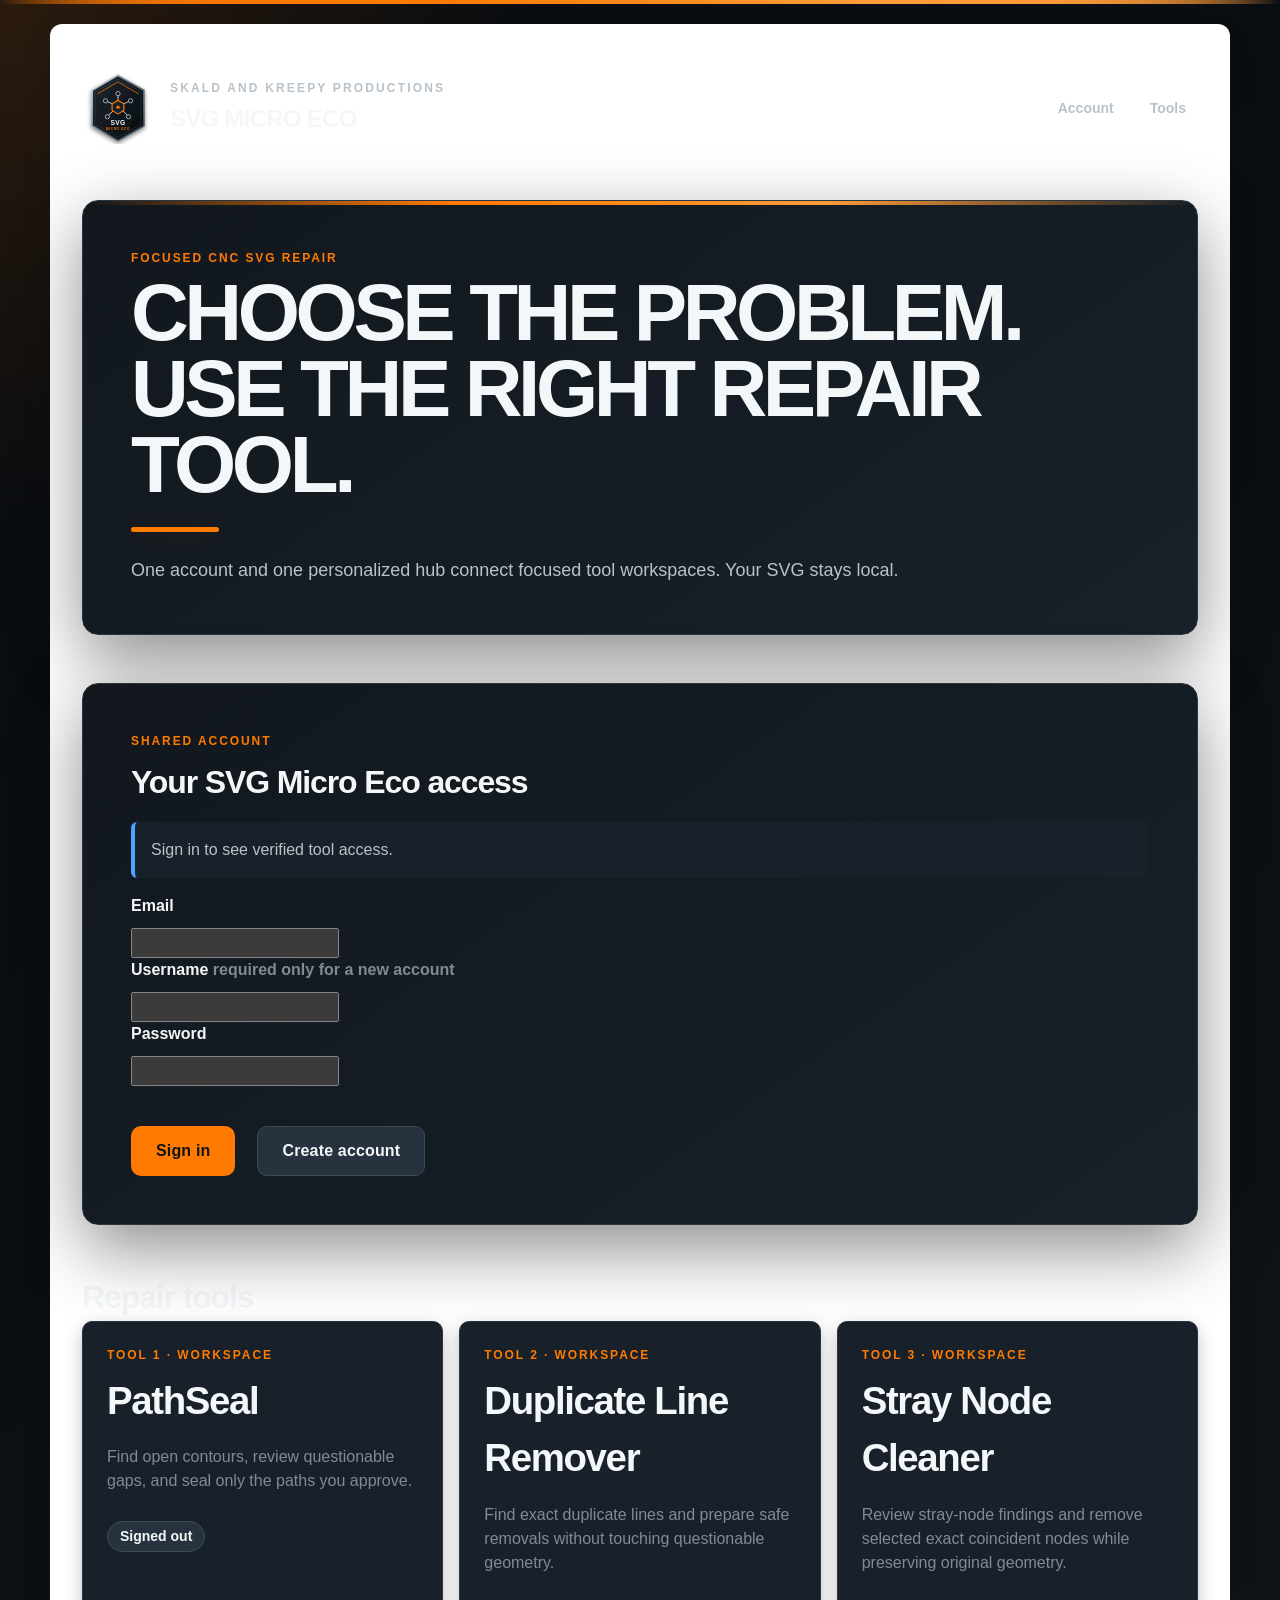
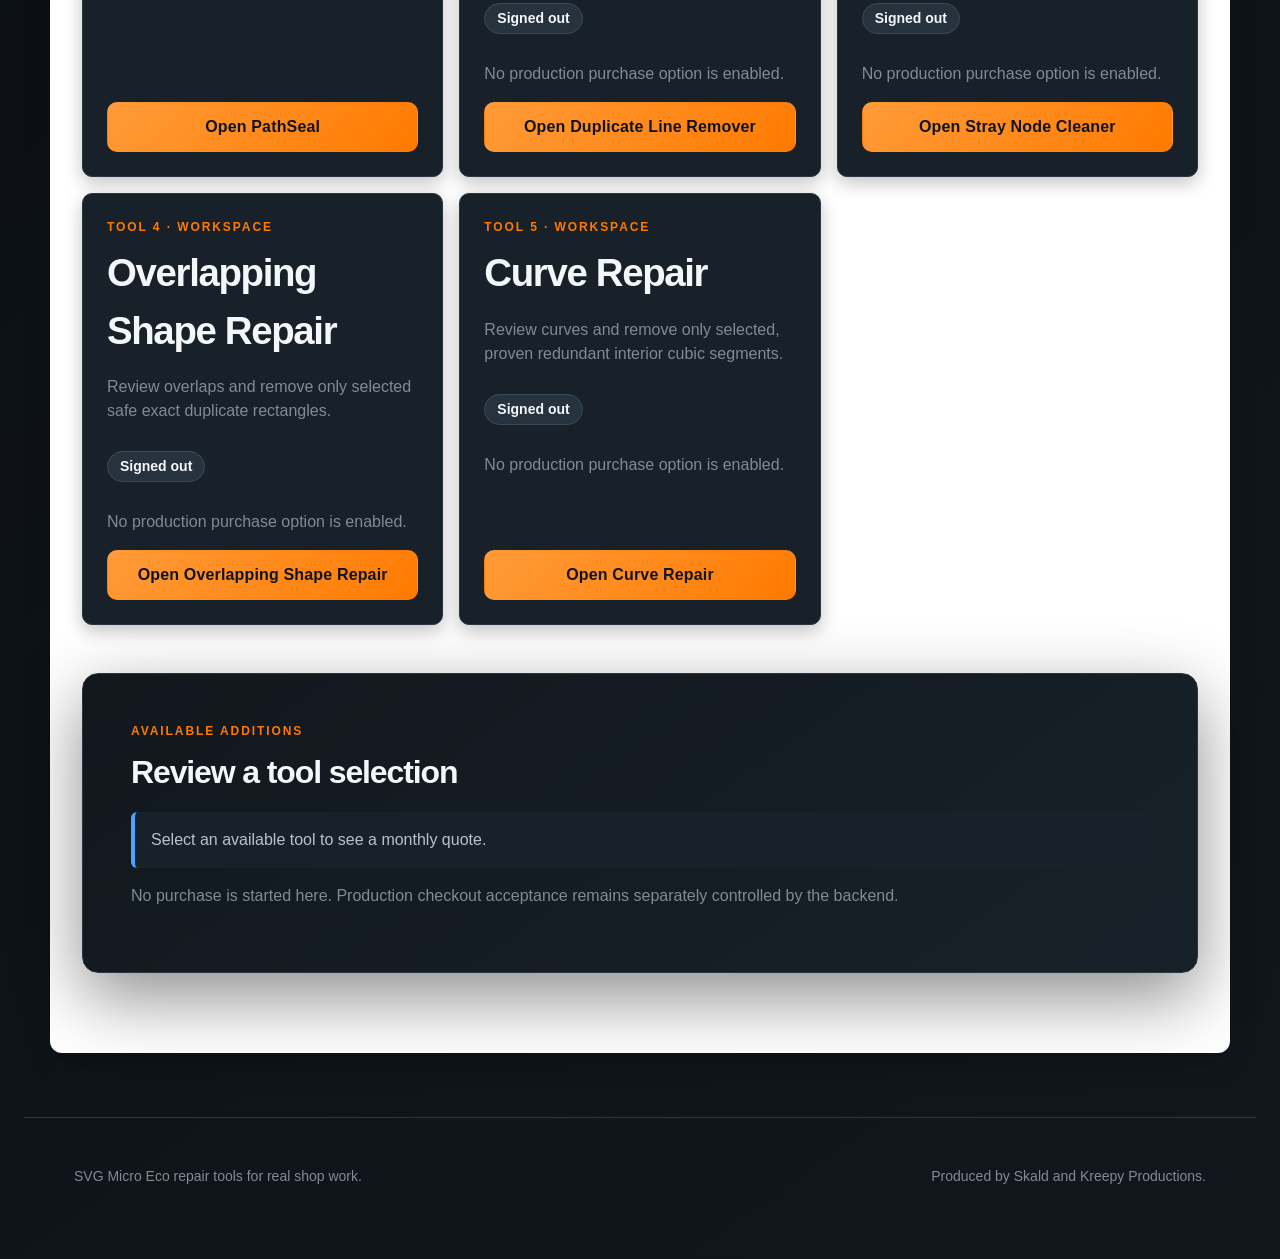
==== commit 62baaafb: "Restore disabled shared SVG checkout client and five-tool commercial foundation" ====
--- a/index.html
+++ b/index.html
@@ -16,7 +16,7 @@
         <div id="hub-account-session" hidden><p>Signed in as <strong id="hub-account-name"></strong></p><div class="eco-actions"><button id="hub-logout" class="eco-button eco-button--secondary" type="button">Log out</button></div><p class="eco-muted">Subscription management is not linked until a verified destination is available.</p></div>
     </section>
     <section id="tools" class="eco-section"><h2 class="eco-heading">Repair tools</h2><div id="tool-cards" class="eco-grid eco-grid--three ecosystem-tool-grid"></div></section>
-    <section class="eco-section eco-panel ecosystem-quote" aria-labelledby="subscription-heading"><p class="eco-eyebrow">Available additions</p><h2 id="subscription-heading" class="eco-heading">Review a tool selection</h2><p id="subscription-status" class="eco-status" aria-live="polite">Select an available tool to see a monthly quote.</p><dl id="subscription-quote" class="ecosystem-quote-grid" hidden><div><dt>Tools selected</dt><dd id="quote-tool-count">0</dd></div><div><dt>Subtotal</dt><dd id="quote-subtotal">$0.00</dd></div><div><dt>Multi-tool discount</dt><dd id="quote-discount">$0.00</dd></div><div><dt>Monthly total before tax</dt><dd id="quote-total">$0.00</dd></div></dl><ul id="quote-line-items" class="ecosystem-line-items"></ul><p class="eco-muted">No purchase is started here. Production checkout acceptance remains separately controlled by the backend.</p></section>
+    <section class="eco-section eco-panel ecosystem-quote" aria-labelledby="subscription-heading"><p class="eco-eyebrow">Available additions</p><h2 id="subscription-heading" class="eco-heading">Review a tool selection</h2><p id="subscription-status" class="eco-status" aria-live="polite">Select an available tool to see a monthly quote.</p><dl id="subscription-quote" class="ecosystem-quote-grid" hidden><div><dt>Tools selected</dt><dd id="quote-tool-count">0</dd></div><div><dt>Subtotal</dt><dd id="quote-subtotal">$0.00</dd></div><div><dt>Multi-tool discount</dt><dd id="quote-discount">$0.00</dd></div><div><dt>Monthly total before tax</dt><dd id="quote-total">$0.00</dd></div></dl><ul id="quote-line-items" class="ecosystem-line-items"></ul><button id="subscription-checkout" type="button" class="eco-button" hidden disabled>Continue to secure checkout</button><p class="eco-muted">No purchase is started here. Production checkout acceptance remains separately controlled by the backend.</p></section>
 </main>
 <footer class="eco-footer"><div class="eco-shell"><p>SVG Micro Eco repair tools for real shop work.</p><p>Produced by Skald and Kreepy Productions.</p></div></footer>
 <script type="module" src="ecosystem.js?v=access-foundation-1"></script>
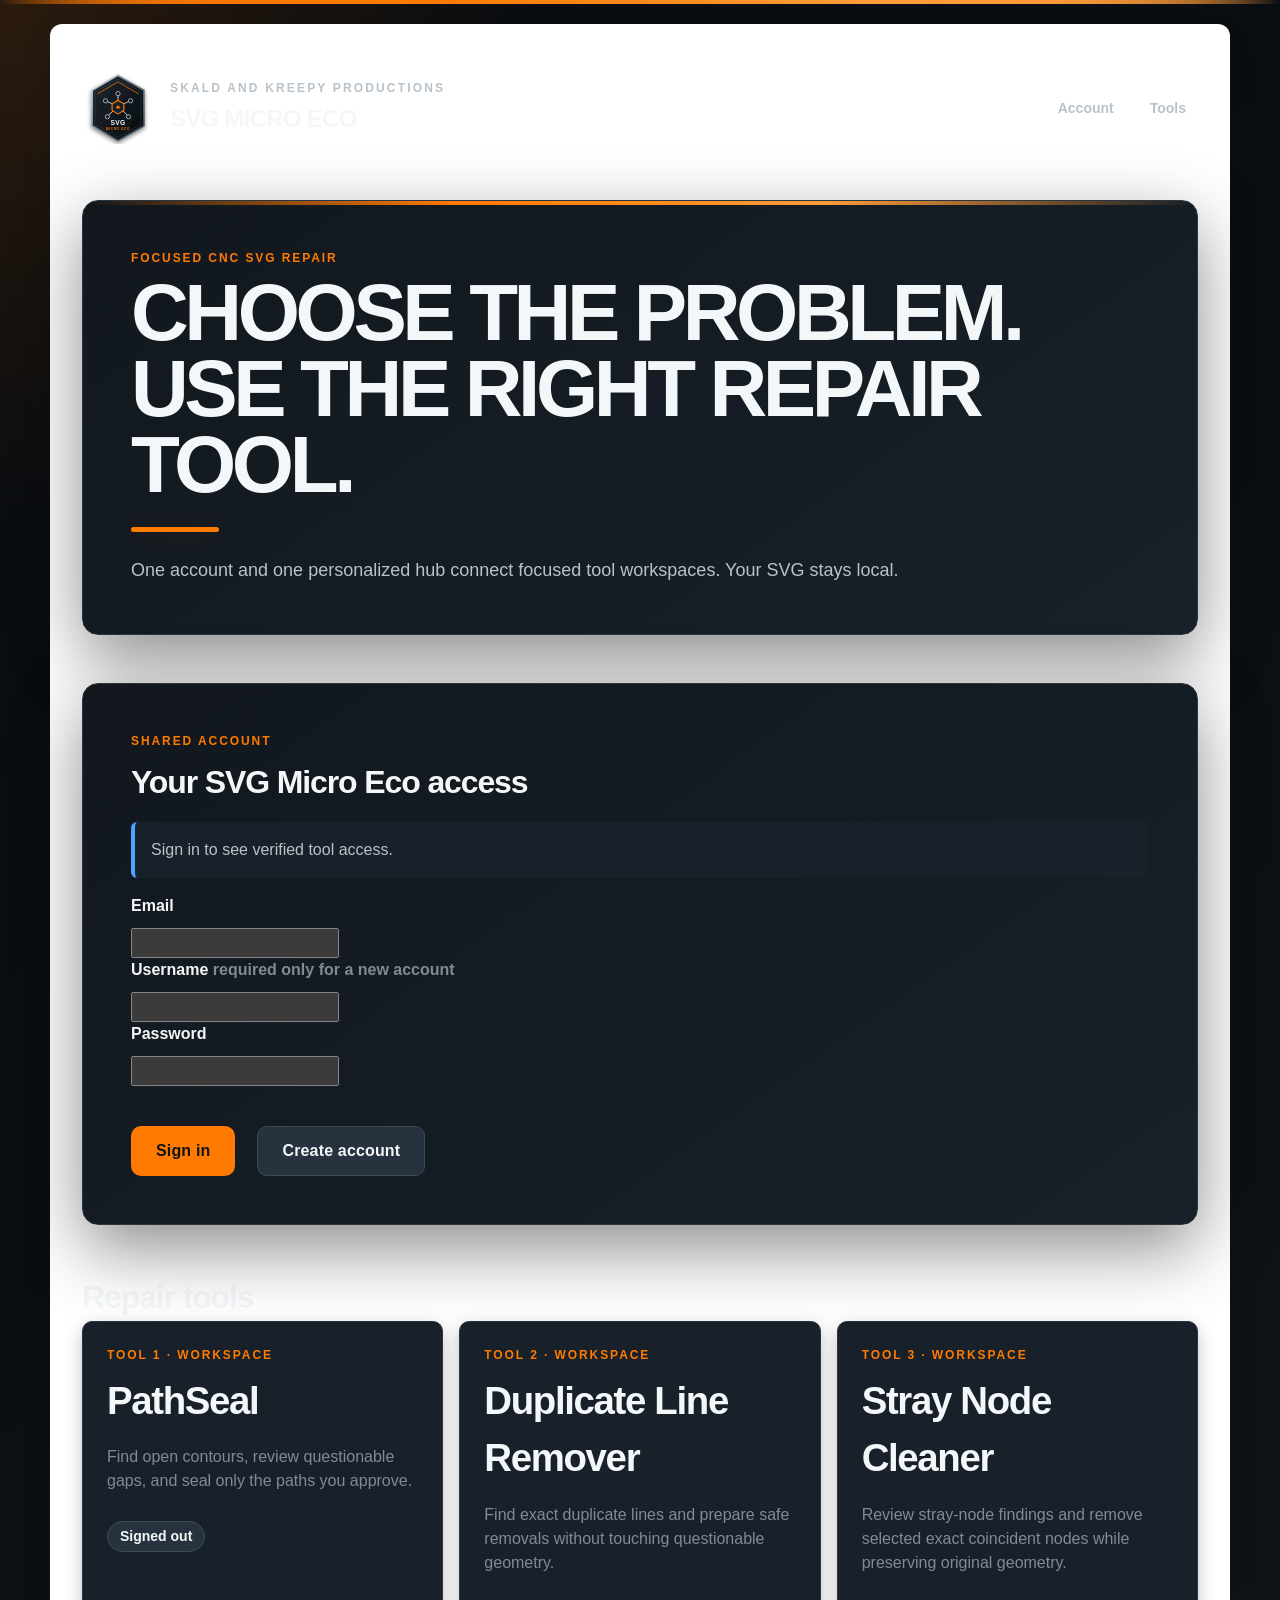
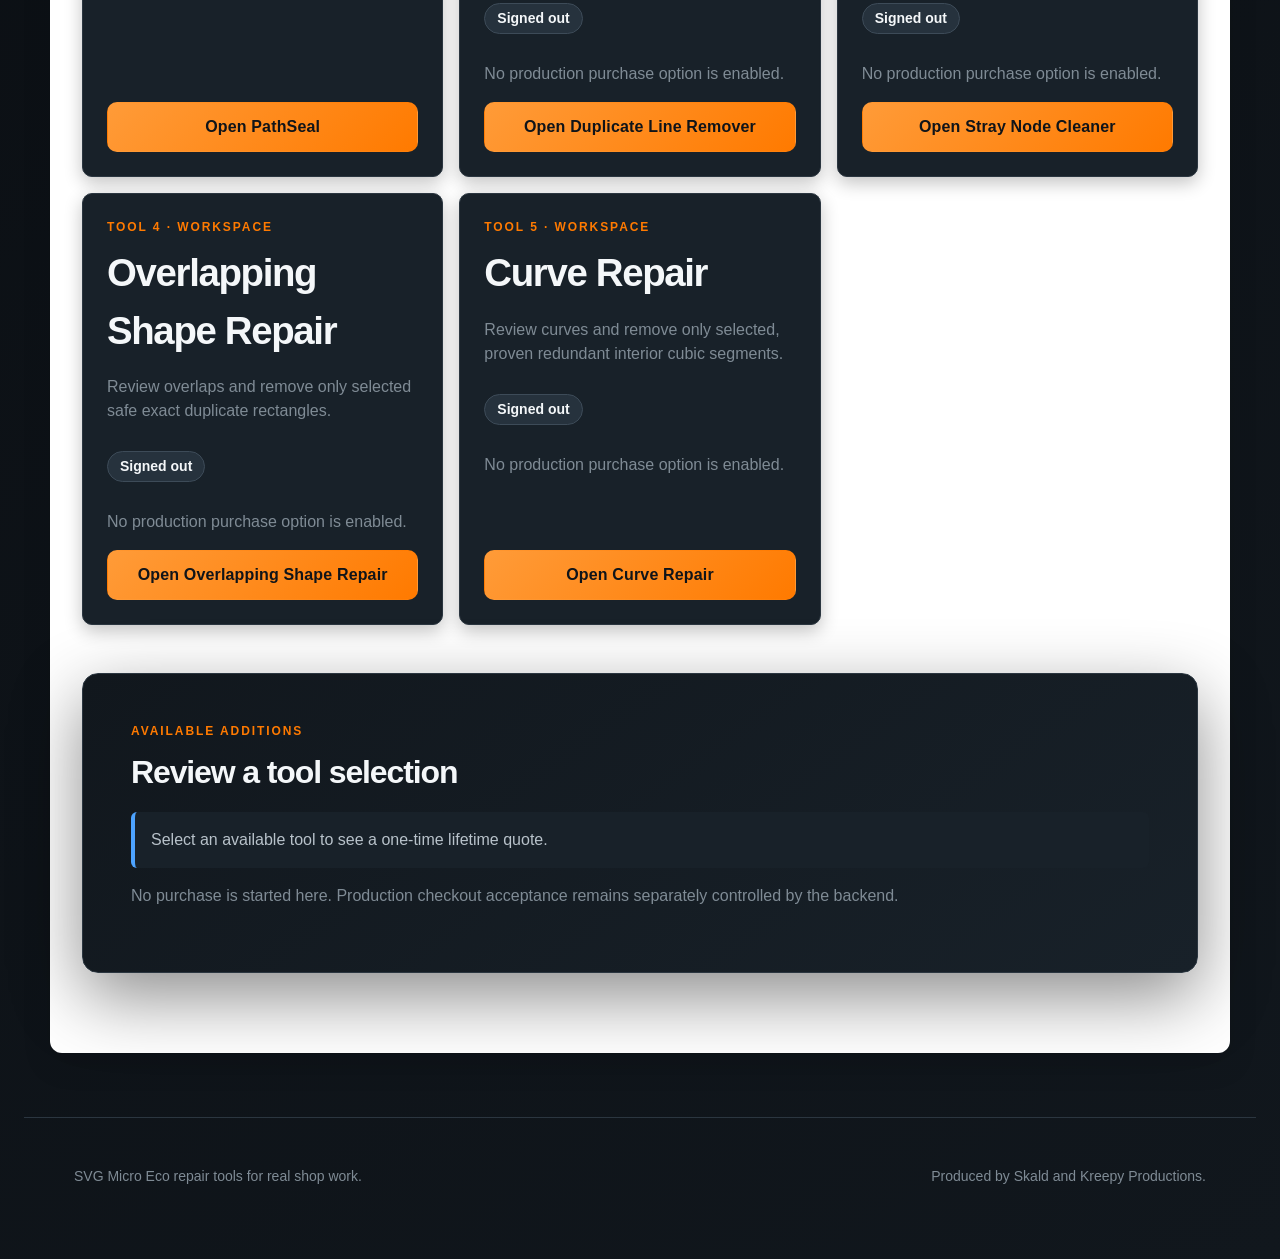
==== commit f68fb3df: "Wire one-time SVG lifetime catalog and fresh permanent-access gates" ====
--- a/index.html
+++ b/index.html
@@ -16,7 +16,7 @@
         <div id="hub-account-session" hidden><p>Signed in as <strong id="hub-account-name"></strong></p><div class="eco-actions"><button id="hub-logout" class="eco-button eco-button--secondary" type="button">Log out</button></div><p class="eco-muted">Subscription management is not linked until a verified destination is available.</p></div>
     </section>
     <section id="tools" class="eco-section"><h2 class="eco-heading">Repair tools</h2><div id="tool-cards" class="eco-grid eco-grid--three ecosystem-tool-grid"></div></section>
-    <section class="eco-section eco-panel ecosystem-quote" aria-labelledby="subscription-heading"><p class="eco-eyebrow">Available additions</p><h2 id="subscription-heading" class="eco-heading">Review a tool selection</h2><p id="subscription-status" class="eco-status" aria-live="polite">Select an available tool to see a monthly quote.</p><dl id="subscription-quote" class="ecosystem-quote-grid" hidden><div><dt>Tools selected</dt><dd id="quote-tool-count">0</dd></div><div><dt>Subtotal</dt><dd id="quote-subtotal">$0.00</dd></div><div><dt>Multi-tool discount</dt><dd id="quote-discount">$0.00</dd></div><div><dt>Monthly total before tax</dt><dd id="quote-total">$0.00</dd></div></dl><ul id="quote-line-items" class="ecosystem-line-items"></ul><button id="subscription-checkout" type="button" class="eco-button" hidden disabled>Continue to secure checkout</button><p class="eco-muted">No purchase is started here. Production checkout acceptance remains separately controlled by the backend.</p></section>
+    <section class="eco-section eco-panel ecosystem-quote" aria-labelledby="subscription-heading"><p class="eco-eyebrow">Available additions</p><h2 id="subscription-heading" class="eco-heading">Review a tool selection</h2><p id="subscription-status" class="eco-status" aria-live="polite">Select an available tool to see a one-time lifetime quote.</p><dl id="subscription-quote" class="ecosystem-quote-grid" hidden><div><dt>Tools selected</dt><dd id="quote-tool-count">0</dd></div><div><dt>Subtotal</dt><dd id="quote-subtotal">$0.00</dd></div><div><dt>Coupon</dt><dd id="quote-discount">$0.00</dd></div><div><dt>One-time total before tax</dt><dd id="quote-total">$0.00</dd></div></dl><ul id="quote-line-items" class="ecosystem-line-items"></ul><button id="subscription-checkout" type="button" class="eco-button" hidden disabled>Continue to secure checkout</button><p class="eco-muted">No purchase is started here. Production checkout acceptance remains separately controlled by the backend.</p></section>
 </main>
 <footer class="eco-footer"><div class="eco-shell"><p>SVG Micro Eco repair tools for real shop work.</p><p>Produced by Skald and Kreepy Productions.</p></div></footer>
 <script type="module" src="ecosystem.js?v=access-foundation-1"></script>
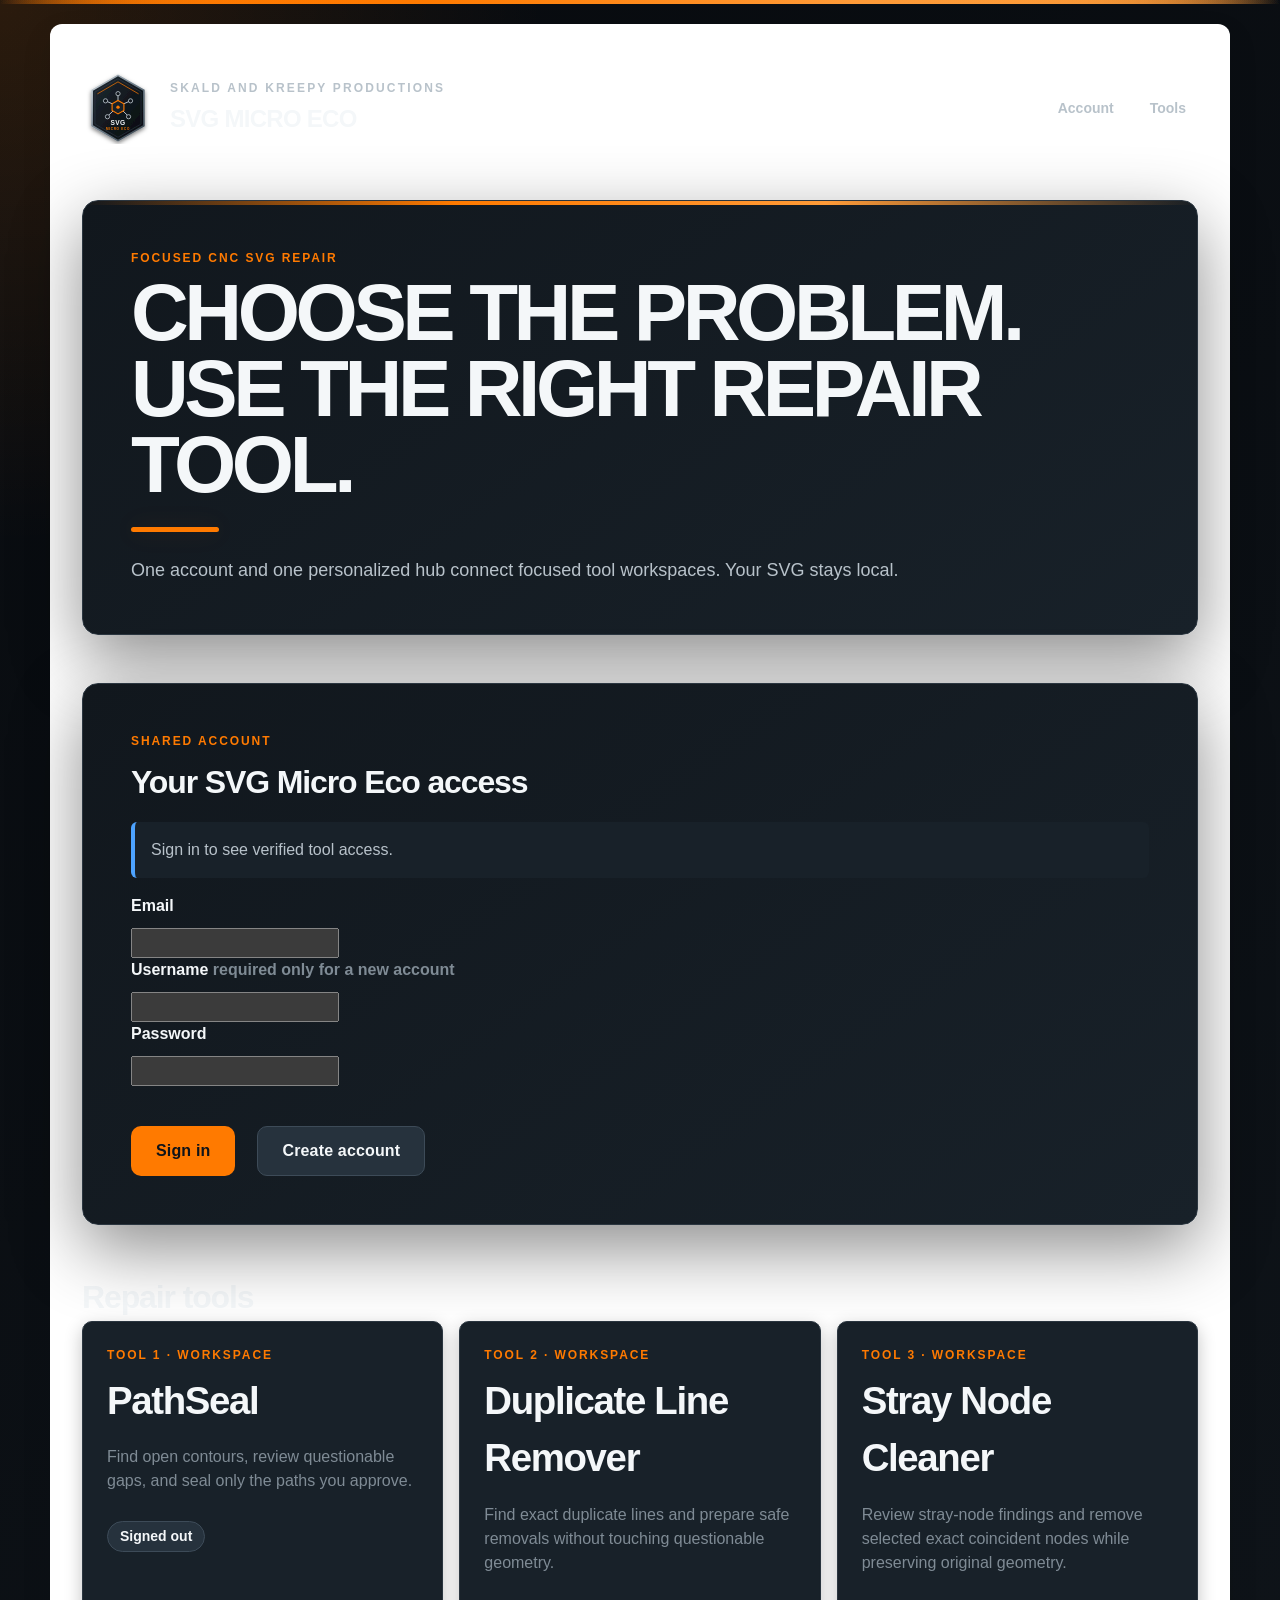
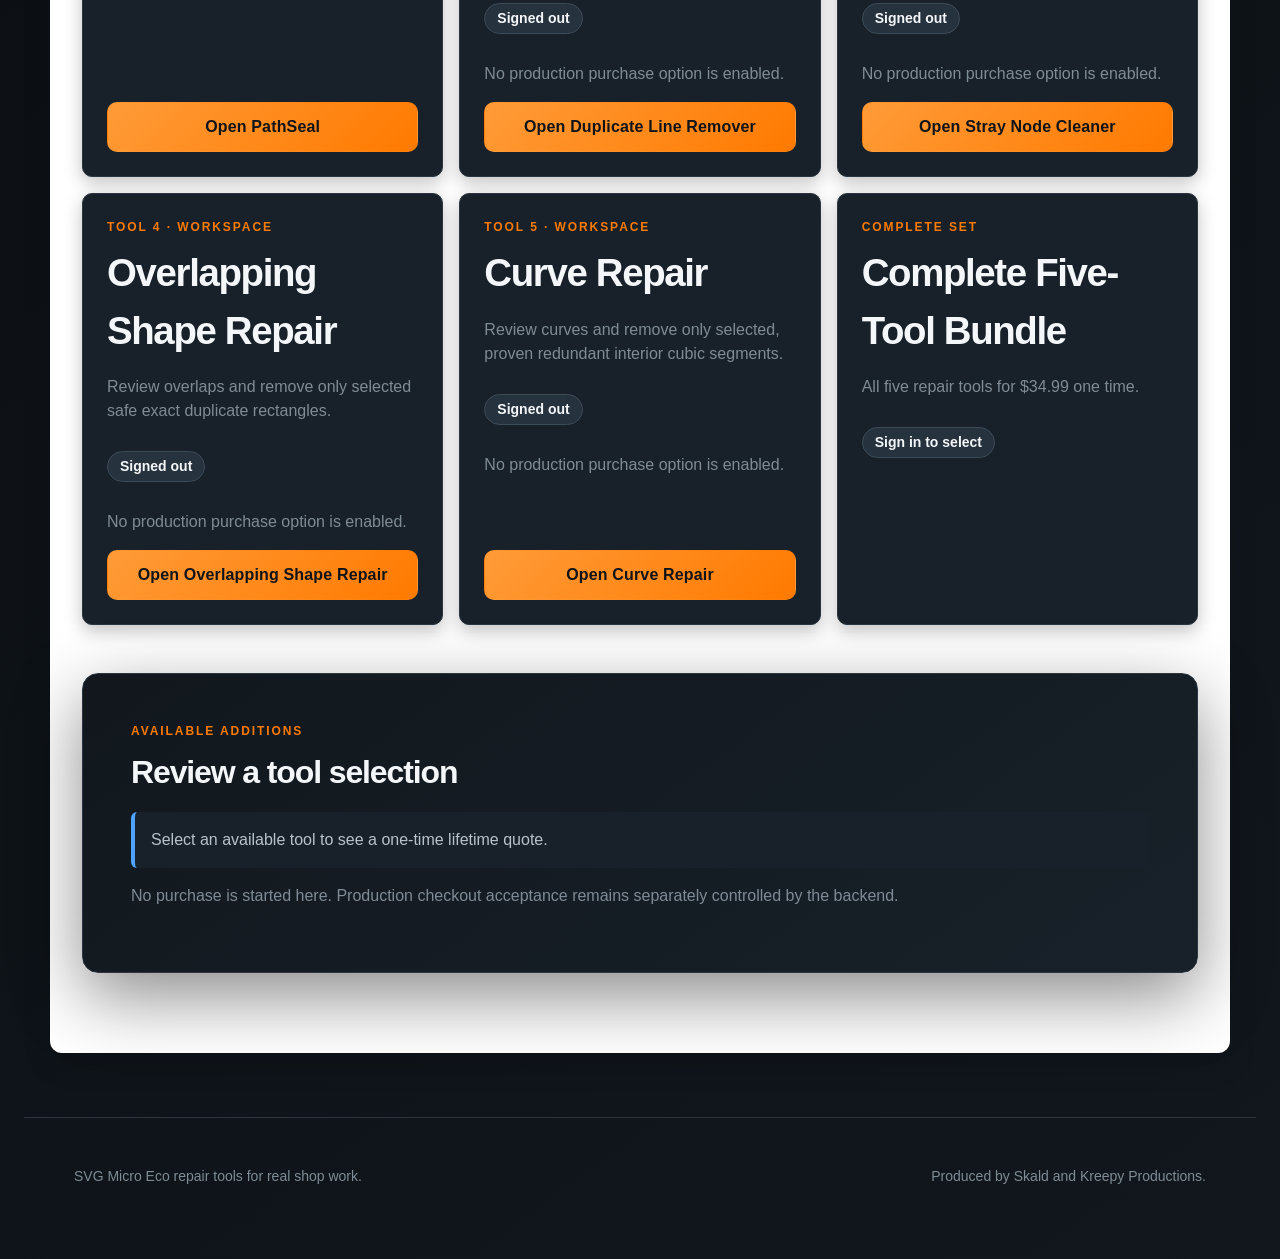
==== commit 0021289a: "Add single-use SVG code redemption panel in hub" ====
--- a/index.html
+++ b/index.html
@@ -14,6 +14,7 @@
         <p class="eco-eyebrow">Shared account</p><h2 id="account-heading" class="eco-heading">Your SVG Micro Eco access</h2><p id="hub-account-status" class="eco-status" aria-live="polite">Checking account status…</p>
         <div id="hub-account-fields"><label for="hub-email">Email</label><input id="hub-email" type="email" autocomplete="email" /><label for="hub-username">Username <span class="eco-muted">required only for a new account</span></label><input id="hub-username" type="text" autocomplete="username" /><label for="hub-password">Password</label><input id="hub-password" type="password" autocomplete="current-password" /><div class="eco-actions"><button id="hub-login" class="eco-button" type="button">Sign in</button><button id="hub-register" class="eco-button eco-button--secondary" type="button">Create account</button></div></div>
         <div id="hub-account-session" hidden><p>Signed in as <strong id="hub-account-name"></strong></p><div class="eco-actions"><button id="hub-logout" class="eco-button eco-button--secondary" type="button">Log out</button></div><p class="eco-muted">Subscription management is not linked until a verified destination is available.</p></div>
+        <div id="svg-activation-panel" class="eco-panel" hidden><h3 class="eco-heading">Activate SVG Lifetime Access</h3><p class="eco-muted">Enter the single-use SVG1 code from your purchase email.</p><label for="svg-activation-code">SVG activation code</label><input id="svg-activation-code" type="text" maxlength="37" autocomplete="off" spellcheck="false" placeholder="SVG1-…" /><div class="eco-actions"><button id="svg-activate-button" class="eco-button" type="button">Activate lifetime access</button></div><p id="svg-activation-status" class="eco-status" aria-live="polite"></p></div>
     </section>
     <section id="tools" class="eco-section"><h2 class="eco-heading">Repair tools</h2><div id="tool-cards" class="eco-grid eco-grid--three ecosystem-tool-grid"></div></section>
     <section class="eco-section eco-panel ecosystem-quote" aria-labelledby="subscription-heading"><p class="eco-eyebrow">Available additions</p><h2 id="subscription-heading" class="eco-heading">Review a tool selection</h2><p id="subscription-status" class="eco-status" aria-live="polite">Select an available tool to see a one-time lifetime quote.</p><dl id="subscription-quote" class="ecosystem-quote-grid" hidden><div><dt>Tools selected</dt><dd id="quote-tool-count">0</dd></div><div><dt>Subtotal</dt><dd id="quote-subtotal">$0.00</dd></div><div><dt>Coupon</dt><dd id="quote-discount">$0.00</dd></div><div><dt>One-time total before tax</dt><dd id="quote-total">$0.00</dd></div></dl><ul id="quote-line-items" class="ecosystem-line-items"></ul><button id="subscription-checkout" type="button" class="eco-button" hidden disabled>Continue to secure checkout</button><p class="eco-muted">No purchase is started here. Production checkout acceptance remains separately controlled by the backend.</p></section>
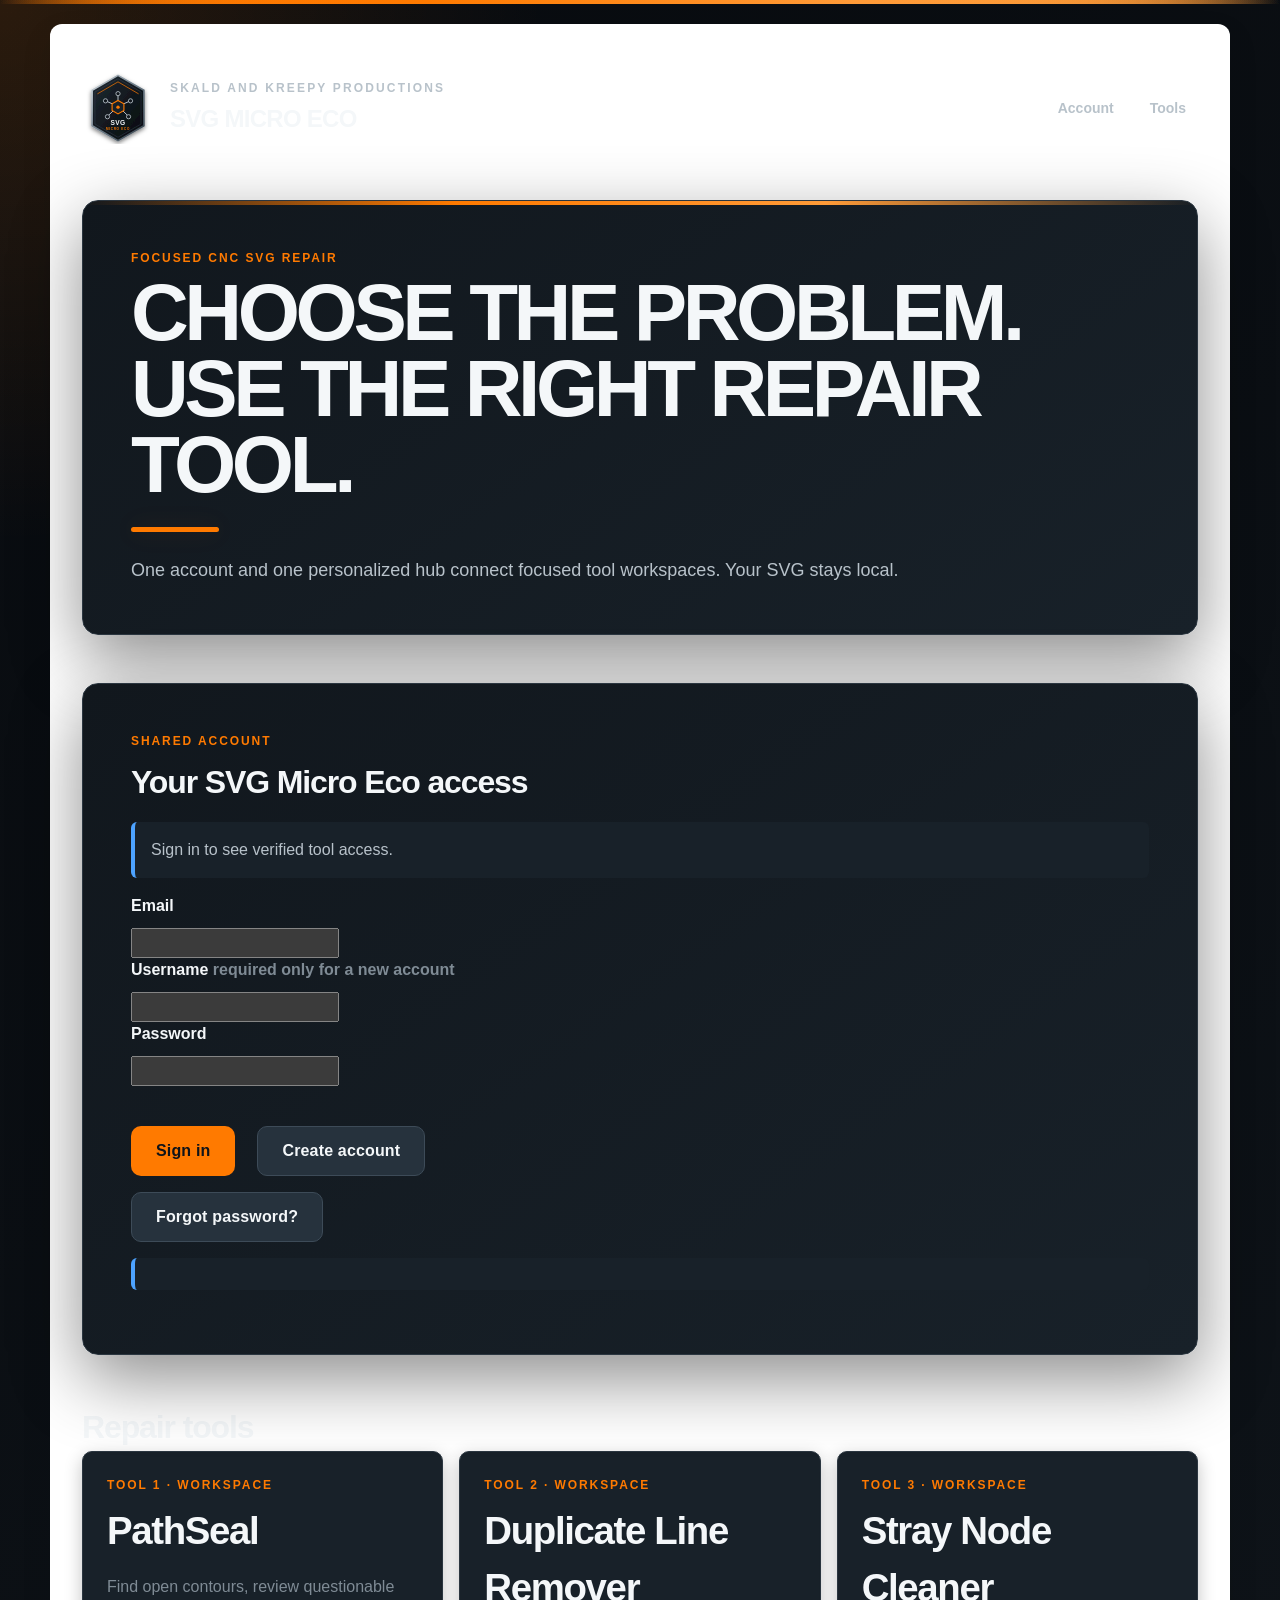
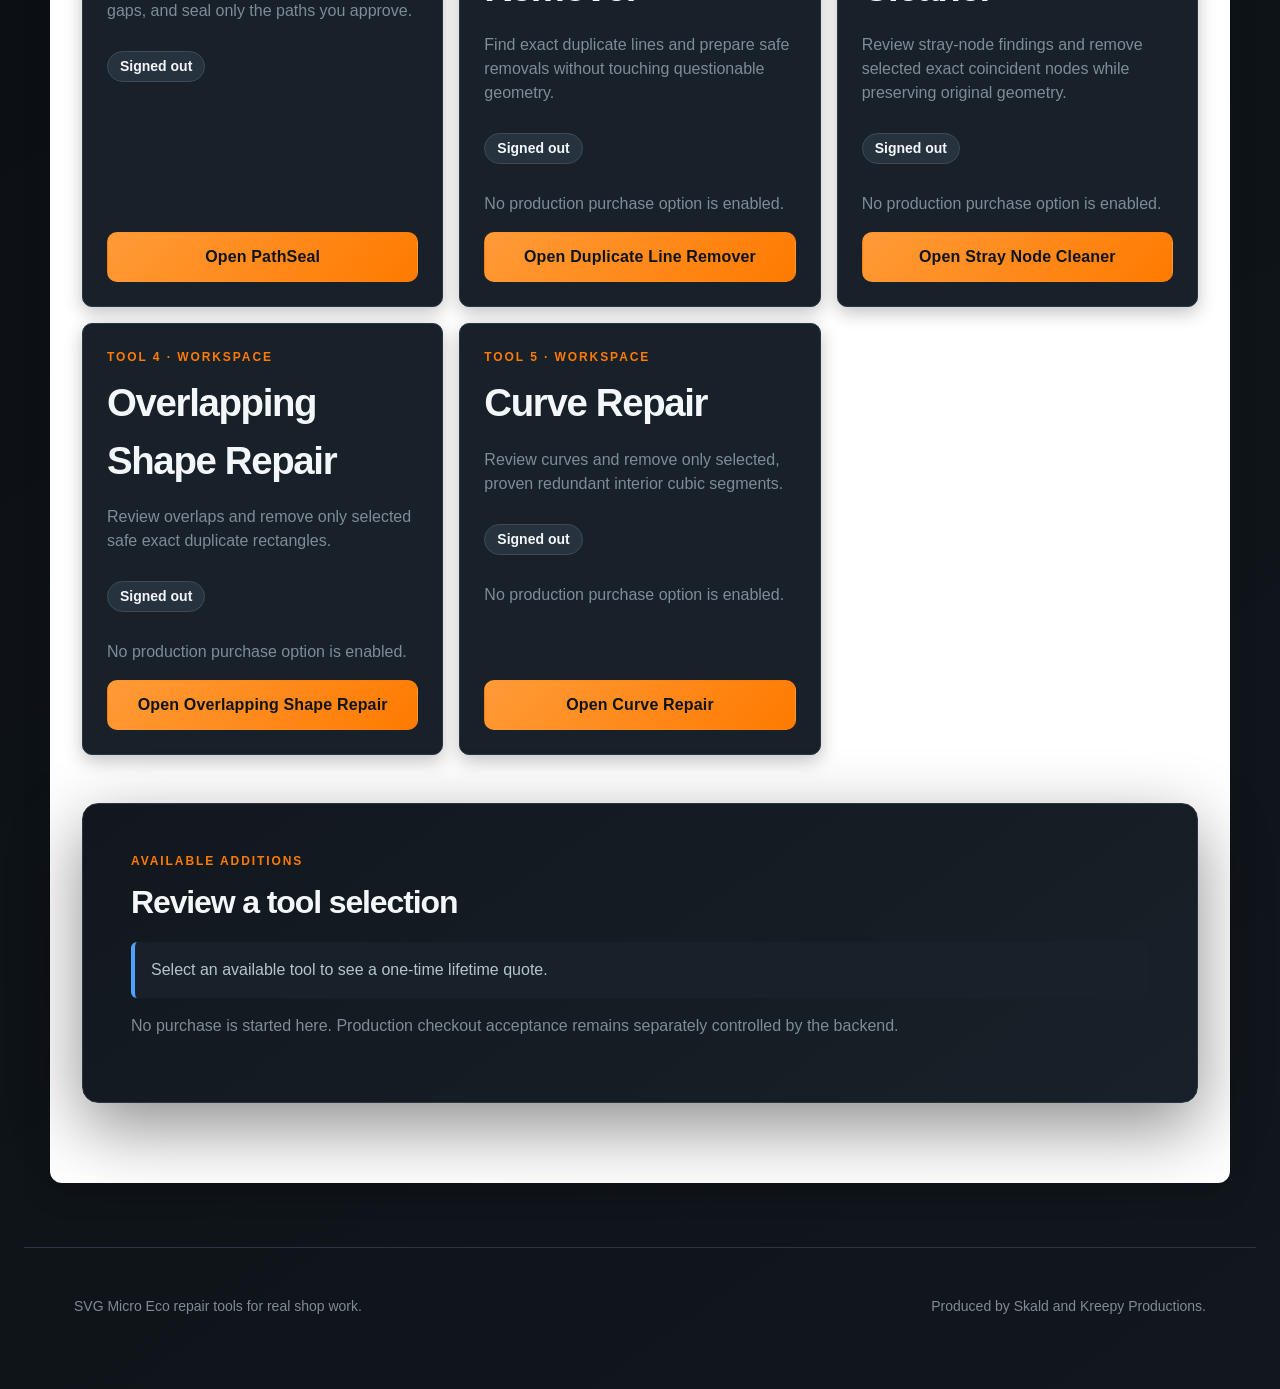
==== commit 9559f9a3: "Add Forgot Password to SVG Micro Eco" ====
--- a/index.html
+++ b/index.html
@@ -14,11 +14,25 @@
         <p class="eco-eyebrow">Shared account</p><h2 id="account-heading" class="eco-heading">Your SVG Micro Eco access</h2><p id="hub-account-status" class="eco-status" aria-live="polite">Checking account status…</p>
         <div id="hub-account-fields"><label for="hub-email">Email</label><input id="hub-email" type="email" autocomplete="email" /><label for="hub-username">Username <span class="eco-muted">required only for a new account</span></label><input id="hub-username" type="text" autocomplete="username" /><label for="hub-password">Password</label><input id="hub-password" type="password" autocomplete="current-password" /><div class="eco-actions"><button id="hub-login" class="eco-button" type="button">Sign in</button><button id="hub-register" class="eco-button eco-button--secondary" type="button">Create account</button></div></div>
         <div id="hub-account-session" hidden><p>Signed in as <strong id="hub-account-name"></strong></p><div class="eco-actions"><button id="hub-logout" class="eco-button eco-button--secondary" type="button">Log out</button></div><p class="eco-muted">Subscription management is not linked until a verified destination is available.</p></div>
+        <button id="hub-forgot-password" class="eco-button eco-button--secondary" type="button" aria-controls="password-reset-request" aria-expanded="false">Forgot password?</button>
+        <form id="password-reset-request" class="eco-panel" hidden>
+            <label for="reset-email">Account email</label>
+            <input id="reset-email" type="email" autocomplete="email" required />
+            <button type="submit" class="eco-button">Send reset link</button>
+        </form>
+        <form id="password-reset-confirm" class="eco-panel" hidden>
+            <label for="reset-new-password">New password</label>
+            <input id="reset-new-password" type="password" autocomplete="new-password" minlength="12" maxlength="72" required />
+            <label for="reset-repeat-password">Confirm new password</label>
+            <input id="reset-repeat-password" type="password" autocomplete="new-password" minlength="12" maxlength="72" required />
+            <button type="submit" class="eco-button">Set new password</button>
+        </form>
+        <p id="password-reset-status" class="eco-status" role="status"></p>
         <div id="svg-activation-panel" class="eco-panel" hidden><h3 class="eco-heading">Activate SVG Lifetime Access</h3><p class="eco-muted">Enter the single-use SVG1 code from your purchase email.</p><label for="svg-activation-code">SVG activation code</label><input id="svg-activation-code" type="text" maxlength="37" autocomplete="off" spellcheck="false" placeholder="SVG1-…" /><div class="eco-actions"><button id="svg-activate-button" class="eco-button" type="button">Activate lifetime access</button></div><p id="svg-activation-status" class="eco-status" aria-live="polite"></p></div>
     </section>
     <section id="tools" class="eco-section"><h2 class="eco-heading">Repair tools</h2><div id="tool-cards" class="eco-grid eco-grid--three ecosystem-tool-grid"></div></section>
     <section class="eco-section eco-panel ecosystem-quote" aria-labelledby="subscription-heading"><p class="eco-eyebrow">Available additions</p><h2 id="subscription-heading" class="eco-heading">Review a tool selection</h2><p id="subscription-status" class="eco-status" aria-live="polite">Select an available tool to see a one-time lifetime quote.</p><dl id="subscription-quote" class="ecosystem-quote-grid" hidden><div><dt>Tools selected</dt><dd id="quote-tool-count">0</dd></div><div><dt>Subtotal</dt><dd id="quote-subtotal">$0.00</dd></div><div><dt>Coupon</dt><dd id="quote-discount">$0.00</dd></div><div><dt>One-time total before tax</dt><dd id="quote-total">$0.00</dd></div></dl><ul id="quote-line-items" class="ecosystem-line-items"></ul><button id="subscription-checkout" type="button" class="eco-button" hidden disabled>Continue to secure checkout</button><p class="eco-muted">No purchase is started here. Production checkout acceptance remains separately controlled by the backend.</p></section>
 </main>
 <footer class="eco-footer"><div class="eco-shell"><p>SVG Micro Eco repair tools for real shop work.</p><p>Produced by Skald and Kreepy Productions.</p></div></footer>
-<script type="module" src="ecosystem.js?v=access-foundation-1"></script>
+<script type="module" src="ecosystem.js?v=account-recovery-1"></script>
 </body></html>
